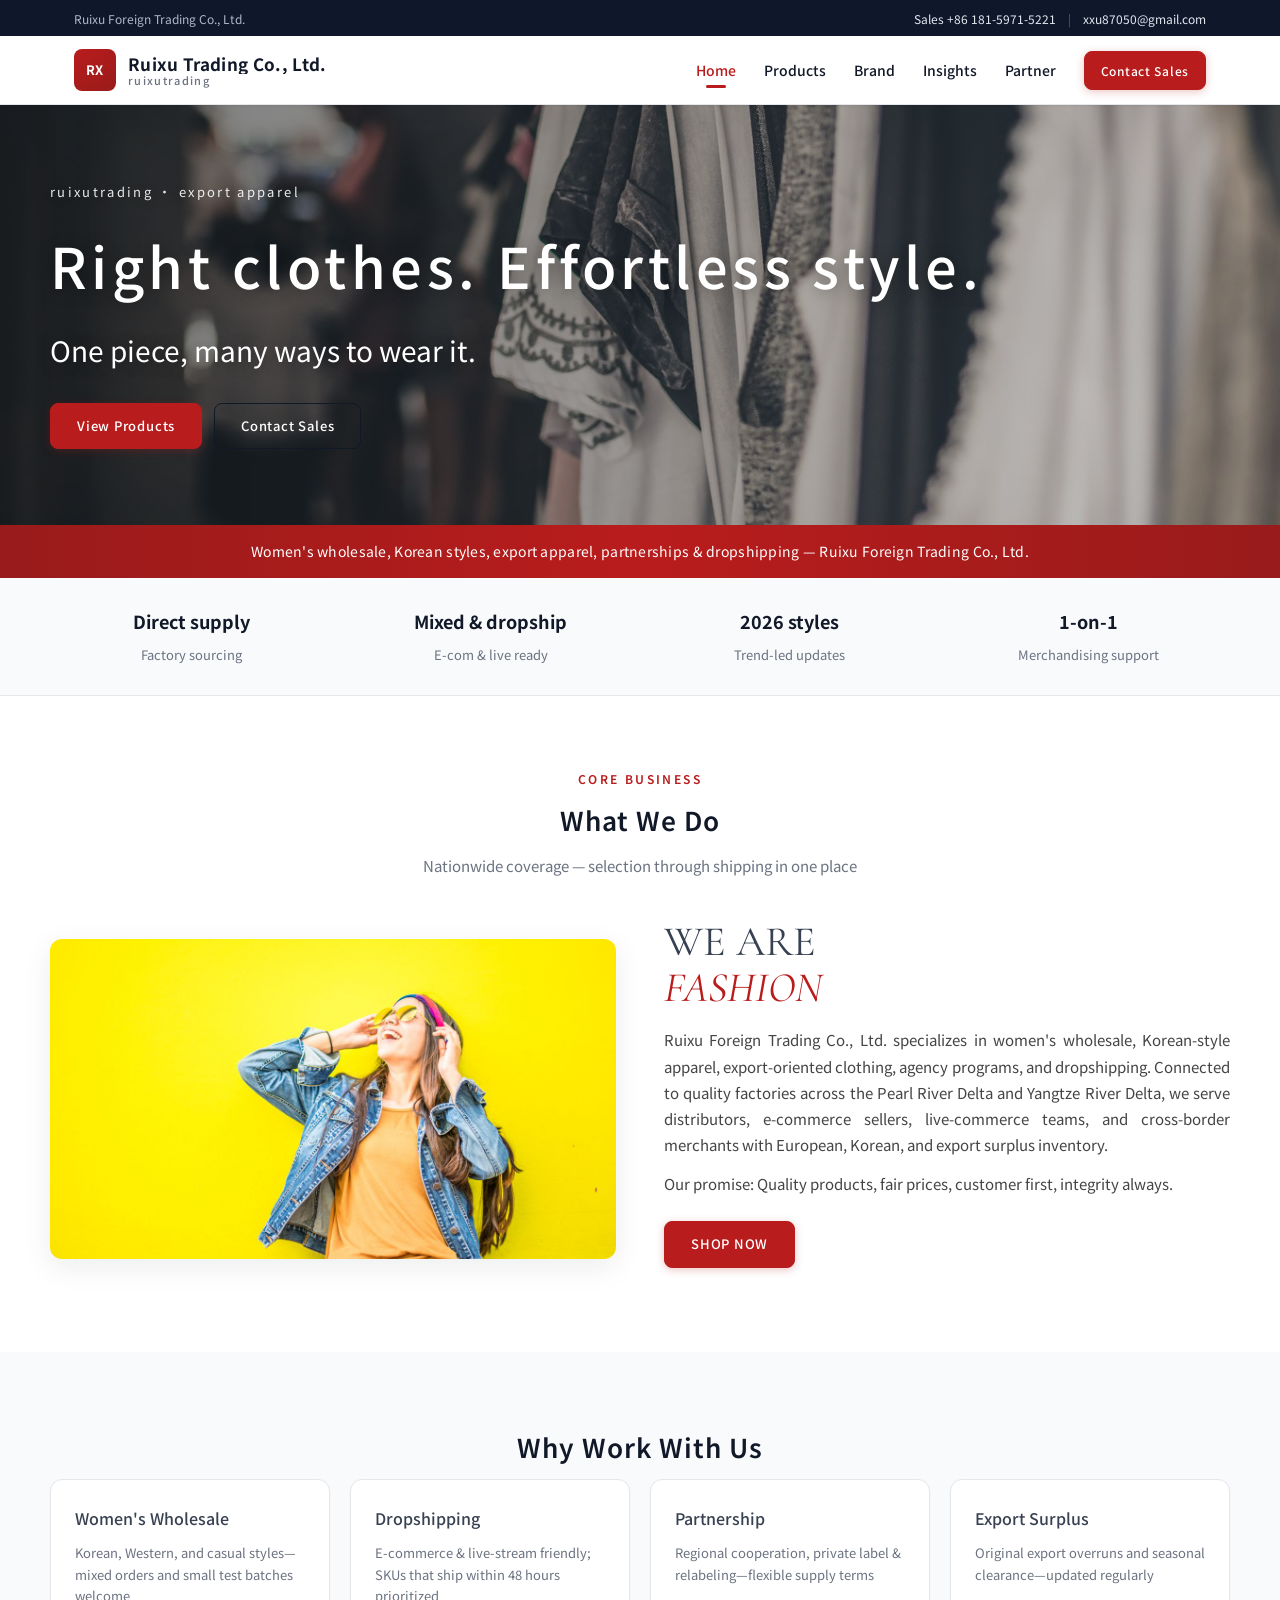
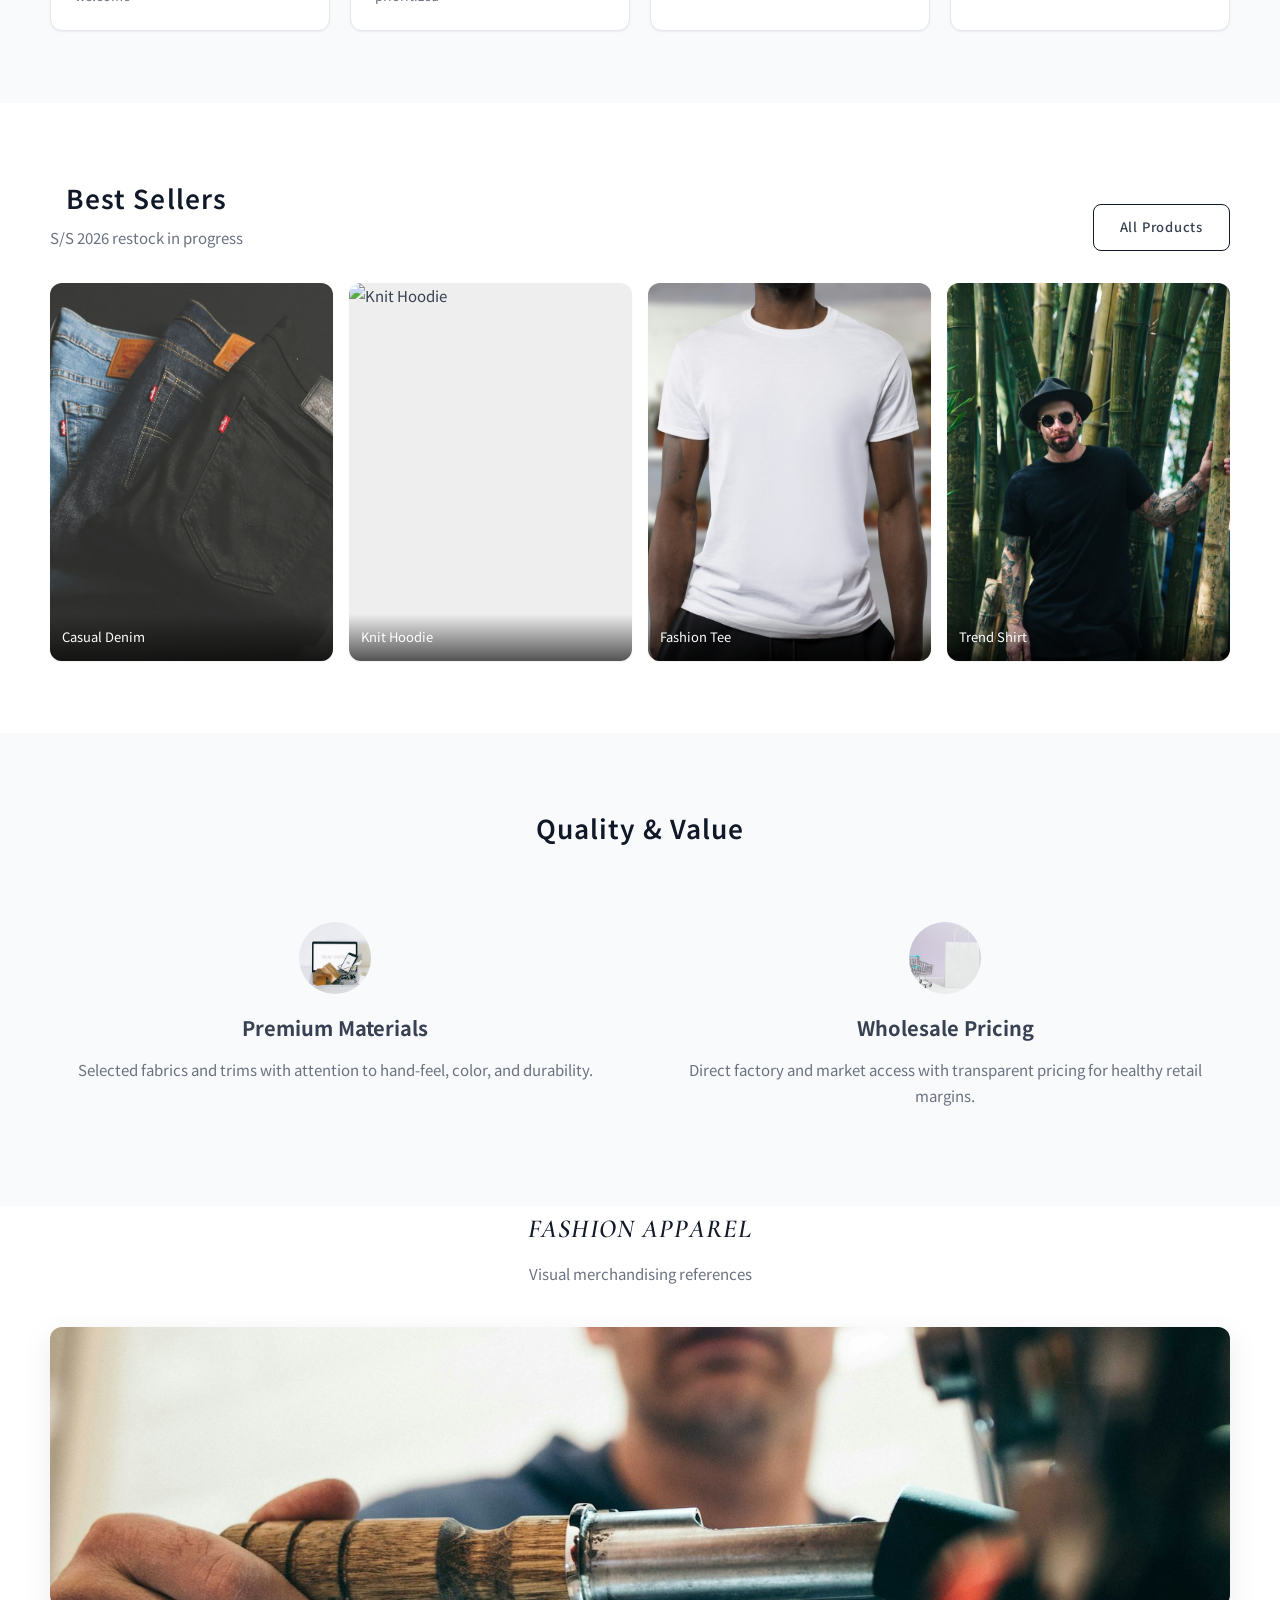
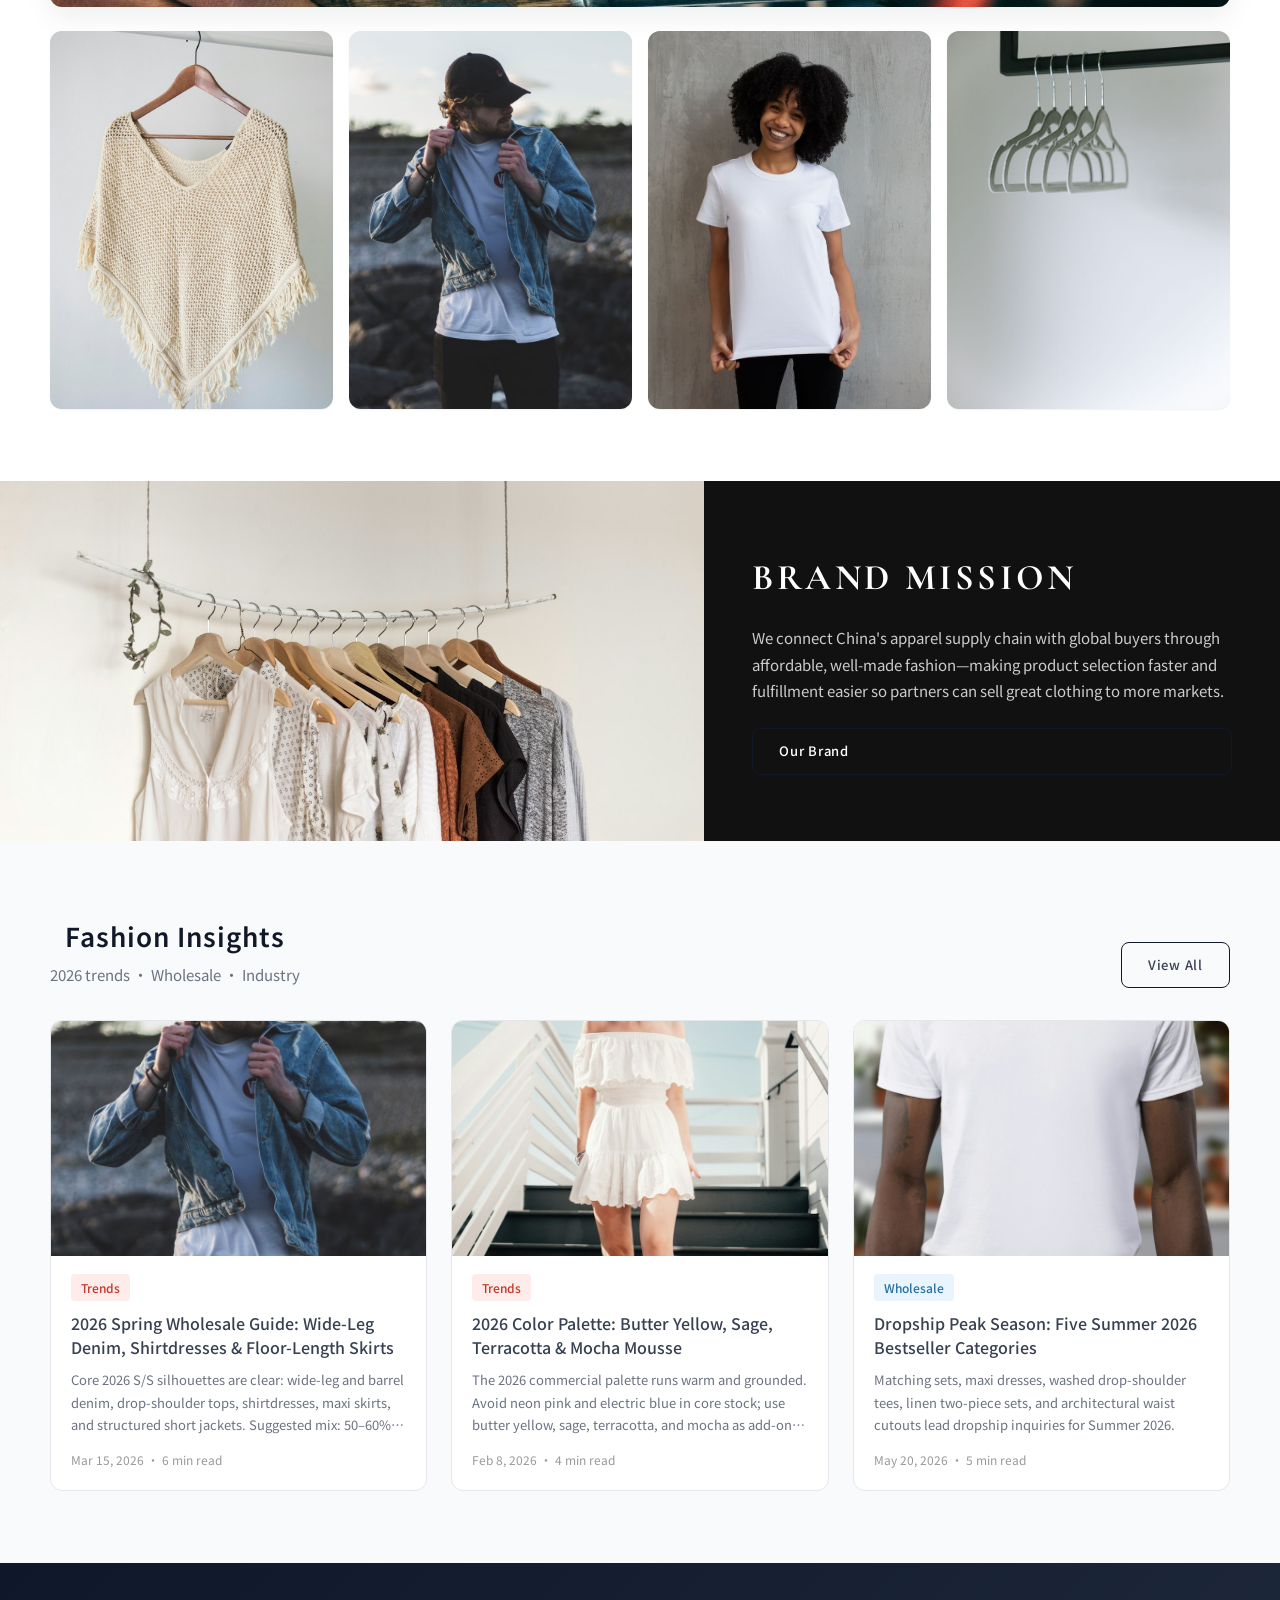
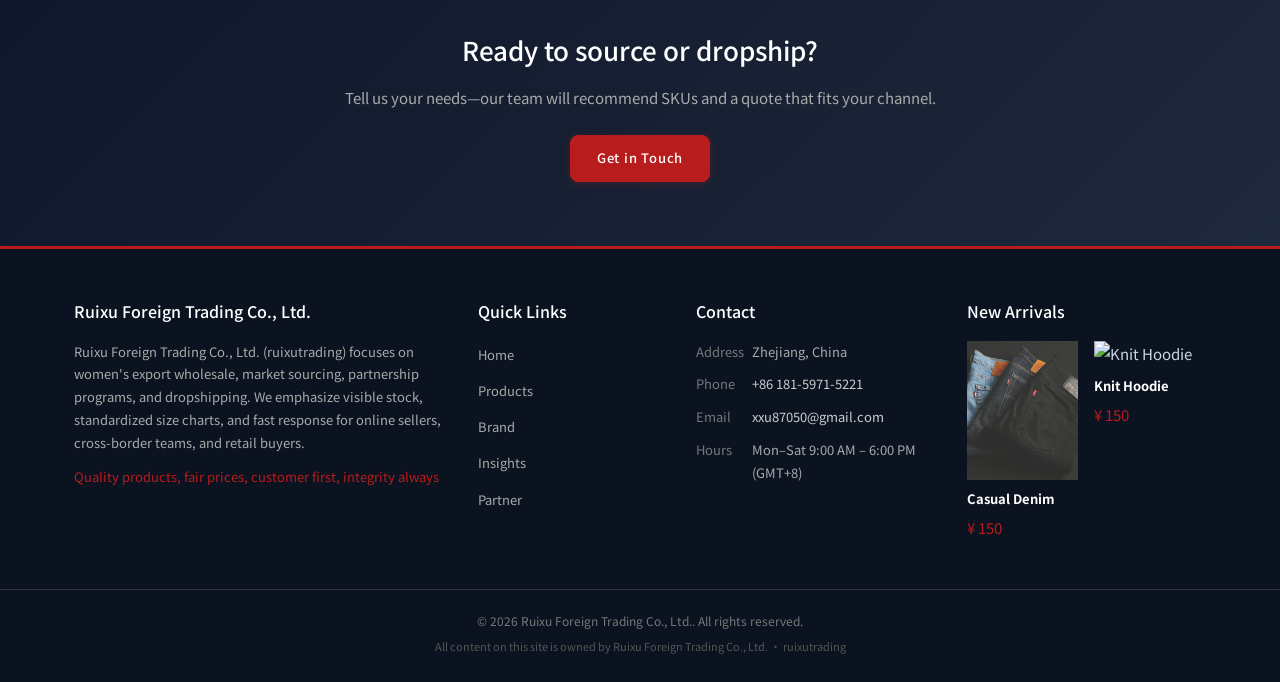
==== index.html @ 1c5f370b "Initial commit: Ruixu Trading static site for Vercel. English multi-page wholesale site with assets," ====
<!DOCTYPE html>
<html lang="en">
  <head>
    <meta charset="UTF-8" />
    <meta name="viewport" content="width=device-width, initial-scale=1.0" />
    <title>Ruixu Trading | ruixutrading</title>
    <meta name="description" content="Ruixu Foreign Trading — women's wholesale, export apparel, dropshipping from China." />
    <link rel="stylesheet" href="css/style.css" />
  </head>
  <body data-page="home">
    <div id="app">
      <main>
        <section class="hero hero--overlay" data-bg="heroHome">
          <div class="hero__overlay">
            <div class="hero__inner">
              <p class="hero__eyebrow">ruixutrading · export apparel</p>
              <h1 class="hero__title">Right clothes. Effortless style.</h1>
              <p class="hero__subtitle">One piece, many ways to wear it.</p>
              <p class="hero__actions">
                <a class="btn btn--accent" href="products.html">View Products</a>
                <a class="btn btn--ghost" href="franchise.html">Contact Sales</a>
              </p>
            </div>
          </div>
        </section>

        <div class="strip">
          Women's wholesale, Korean styles, export apparel, partnerships & dropshipping — Ruixu Foreign Trading Co., Ltd.
        </div>

        <section class="trust-bar" aria-label="Service highlights">
          <div class="trust-bar__inner">
            <div class="trust-item"><strong>Direct supply</strong><span>Factory sourcing</span></div>
            <div class="trust-item"><strong>Mixed & dropship</strong><span>E-com & live ready</span></div>
            <div class="trust-item"><strong>2026 styles</strong><span>Trend-led updates</span></div>
            <div class="trust-item"><strong>1-on-1</strong><span>Merchandising support</span></div>
          </div>
        </section>

        <section class="section">
          <div class="section__inner">
            <span class="section__eyebrow">CORE BUSINESS</span>
            <h2 class="section__title">What We Do</h2>
            <p class="section__subtitle">Nationwide coverage — selection through shipping in one place</p>
            <div class="split">
              <div class="split__image" data-bg="weAreFashion"></div>
              <div class="split__content">
                <h2>WE ARE<br /><em>FASHION</em></h2>
                <p id="home-intro"></p>
                <p id="home-motto"></p>
                <p style="margin-top: 24px">
                  <a class="btn btn--accent" href="products.html">SHOP NOW</a>
                </p>
              </div>
            </div>
          </div>
        </section>

        <section class="section section--gray">
          <div class="section__inner">
            <h2 class="section__title">Why Work With Us</h2>
            <div class="service-grid" id="home-services"></div>
          </div>
        </section>

        <section class="section">
          <div class="section__inner">
            <div class="section-head">
              <div>
                <h2 class="section__title" style="margin-bottom: 4px">Best Sellers</h2>
                <p class="section__subtitle" style="margin: 0">S/S 2026 restock in progress</p>
              </div>
              <a class="btn" href="products.html">All Products</a>
            </div>
            <div class="product-row" id="home-products"></div>
          </div>
        </section>

        <section class="section section--gray">
          <div class="section__inner">
            <h2 class="section__title">Quality & Value</h2>
            <div class="features">
              <div class="feature">
                <img id="feature-icon-fabric" src="" alt="" />
                <h3>Premium Materials</h3>
                <p>Selected fabrics and trims with attention to hand-feel, color, and durability.</p>
              </div>
              <div class="feature">
                <img id="feature-icon-value" src="" alt="" />
                <h3>Wholesale Pricing</h3>
                <p>Direct factory and market access with transparent pricing for healthy retail margins.</p>
              </div>
            </div>
          </div>
        </section>

        <section class="section" style="padding-top: 0">
          <div class="section__inner">
            <h2 class="section__title hero__en">FASHION APPAREL</h2>
            <p class="section__subtitle">Visual merchandising references</p>
            <div class="split__image banner-wide" data-bg="fashionApparel"></div>
            <div class="product-row" id="apparel-grid"></div>
          </div>
        </section>

        <section class="section" style="padding: 0">
          <div class="mission">
            <div class="mission__image" data-bg="brandMission"></div>
            <div class="mission__body">
              <h2>BRAND MISSION</h2>
              <p id="mission-text"></p>
              <a class="btn" href="brand.html">Our Brand</a>
            </div>
          </div>
        </section>

        <section class="section section--gray">
          <div class="section__inner">
            <div class="section-head">
              <div>
                <h2 class="section__title" style="margin-bottom: 4px">Fashion Insights</h2>
                <p class="section__subtitle" style="margin: 0">2026 trends · Wholesale · Industry</p>
              </div>
              <a class="btn" href="news.html">View All</a>
            </div>
            <div class="news-grid" id="home-news"></div>
          </div>
        </section>

        <section class="cta-band">
          <div class="cta-band__inner">
            <h2>Ready to source or dropship?</h2>
            <p>Tell us your needs—our team will recommend SKUs and a quote that fits your channel.</p>
            <a class="btn btn--accent" href="franchise.html">Get in Touch</a>
          </div>
        </section>
      </main>
    </div>
    <script src="js/site-data.js"></script>
    <script src="js/apply-images.js"></script>
    <script src="js/news-render.js"></script>
    <script src="js/layout.js"></script>
    <script src="js/home-page.js"></script>
  </body>
</html>
---- css/style.css ----
@import url("https://fonts.googleapis.com/css2?family=Cormorant+Garamond:ital,wght@0,400;0,600;1,400&family=Noto+Sans+SC:wght@300;400;500;700&display=swap");

:root {
  --accent: #b91c1c;
  --accent-dark: #991b1b;
  --accent-soft: #fef2f2;
  --ink: #111827;
  --text: #374151;
  --muted: #6b7280;
  --line: #e5e7eb;
  --surface: #ffffff;
  --surface-muted: #f8fafc;
  --surface-dark: #0f172a;
  --max: 1180px;
  --header-h: 68px;
  --topbar-h: 36px;
  --radius: 8px;
  --radius-lg: 12px;
  --shadow-sm: 0 1px 2px rgba(15, 23, 42, 0.06);
  --shadow-md: 0 8px 30px rgba(15, 23, 42, 0.08);
  --font-display: "Cormorant Garamond", Georgia, "Times New Roman", serif;
}

*,
*::before,
*::after {
  box-sizing: border-box;
}

html {
  scroll-behavior: smooth;
}

body {
  margin: 0;
  color: var(--text);
  font-family: "Noto Sans SC", "PingFang SC", "Microsoft YaHei", sans-serif;
  font-size: 15px;
  line-height: 1.75;
  background: var(--surface);
  -webkit-font-smoothing: antialiased;
}

img {
  max-width: 100%;
  display: block;
}

a {
  color: inherit;
  text-decoration: none;
}

#app {
  min-height: 100vh;
  display: flex;
  flex-direction: column;
}

main {
  flex: 1;
}

.site-shell {
  position: sticky;
  top: 0;
  z-index: 200;
  box-shadow: var(--shadow-sm);
}

.topbar {
  background: var(--surface-dark);
  color: #cbd5e1;
  font-size: 12px;
  height: var(--topbar-h);
  display: flex;
  align-items: center;
}

.topbar__inner {
  max-width: var(--max);
  margin: 0 auto;
  padding: 0 24px;
  width: 100%;
  display: flex;
  align-items: center;
  justify-content: space-between;
  gap: 16px;
}

.topbar__company {
  white-space: nowrap;
  overflow: hidden;
  text-overflow: ellipsis;
  opacity: 0.85;
}

.topbar__links {
  display: flex;
  align-items: center;
  gap: 12px;
  flex-shrink: 0;
}

.topbar__links a {
  color: #e2e8f0;
  transition: color 0.2s;
}

.topbar__links a:hover {
  color: #fff;
}

.topbar__sep {
  opacity: 0.35;
}

.site-header {
  background: rgba(255, 255, 255, 0.96);
  backdrop-filter: blur(10px);
  border-bottom: 1px solid var(--line);
}

.header-inner {
  max-width: var(--max);
  margin: 0 auto;
  min-height: var(--header-h);
  display: flex;
  align-items: center;
  justify-content: space-between;
  gap: 20px;
  padding: 0 24px;
}

.logo {
  display: flex;
  align-items: center;
  gap: 12px;
  min-width: 0;
}

.logo-mark {
  width: 42px;
  height: 42px;
  border-radius: var(--radius);
  background: linear-gradient(145deg, var(--accent) 0%, var(--accent-dark) 100%);
  color: #fff;
  font-size: 13px;
  font-weight: 700;
  letter-spacing: 0.04em;
  display: flex;
  align-items: center;
  justify-content: center;
  flex-shrink: 0;
}

.logo-text {
  display: flex;
  flex-direction: column;
  line-height: 1.25;
  min-width: 0;
}

.logo-name {
  font-size: 17px;
  font-weight: 700;
  letter-spacing: 0.02em;
  color: var(--ink);
  white-space: nowrap;
  overflow: hidden;
  text-overflow: ellipsis;
}

.logo-brand {
  font-size: 11px;
  font-weight: 500;
  color: var(--muted);
  letter-spacing: 0.12em;
  text-transform: lowercase;
}

.main-nav {
  display: flex;
  gap: 28px;
  margin-left: auto;
}

.nav-link {
  position: relative;
  padding: 10px 0;
  font-size: 14px;
  font-weight: 500;
  color: var(--ink);
  transition: color 0.2s;
}

.nav-link:hover,
.nav-link.is-active {
  color: var(--accent);
}

.nav-link.is-active::after {
  content: "";
  position: absolute;
  left: 50%;
  transform: translateX(-50%);
  bottom: 4px;
  width: 20px;
  height: 3px;
  border-radius: 2px;
  background: var(--accent);
}

.header-cta {
  flex-shrink: 0;
  margin-left: 8px;
}

.hero {
  position: relative;
  min-height: 420px;
  background-size: cover;
  background-position: center;
  display: flex;
  align-items: center;
}

.hero--overlay::before {
  content: "";
  position: absolute;
  inset: 0;
  background: linear-gradient(90deg, rgba(0, 0, 0, 0.55) 0%, rgba(0, 0, 0, 0.2) 100%);
}

.hero--overlay .hero__title,
.hero--overlay .hero__subtitle,
.hero--overlay .hero__eyebrow {
  color: #fff;
  text-shadow: 0 2px 16px rgba(0, 0, 0, 0.35);
}

.hero__eyebrow {
  margin: 0 0 12px;
  font-size: 13px;
  letter-spacing: 0.18em;
  opacity: 0.9;
}

.hero__actions {
  margin: 28px 0 0;
  display: flex;
  flex-wrap: wrap;
  gap: 12px;
}

.btn--ghost {
  background: transparent;
  border-color: #fff;
  color: #fff;
}

.btn--ghost:hover {
  background: #fff;
  color: #111;
}

.btn--block {
  display: block;
  width: 100%;
  text-align: center;
}

.hero--short {
  min-height: 360px;
}

.hero__overlay {
  position: relative;
  z-index: 1;
  width: 100%;
  padding: 48px 24px;
}

.hero__inner {
  max-width: var(--max);
  margin: 0 auto;
}

.hero__title {
  margin: 0;
  font-size: clamp(32px, 5vw, 56px);
  font-weight: 500;
  letter-spacing: 0.08em;
  color: #111;
  text-shadow: 0 1px 12px rgba(255, 255, 255, 0.6);
}

.hero__subtitle {
  margin: 12px 0 0;
  font-size: clamp(18px, 2.5vw, 28px);
  color: #222;
}

.hero__en {
  font-family: "Cormorant Garamond", Georgia, serif;
  font-style: italic;
  font-size: clamp(28px, 4vw, 48px);
  letter-spacing: 0.12em;
}

.strip {
  background: linear-gradient(90deg, var(--accent-dark) 0%, var(--accent) 50%, var(--accent-dark) 100%);
  color: #fff;
  text-align: center;
  padding: 14px 24px;
  font-size: 14px;
  letter-spacing: 0.02em;
}

.trust-bar {
  background: var(--surface-muted);
  border-bottom: 1px solid var(--line);
  padding: 20px 24px;
}

.trust-bar__inner {
  max-width: var(--max);
  margin: 0 auto;
  display: grid;
  grid-template-columns: repeat(4, 1fr);
  gap: 16px;
}

.trust-item {
  text-align: center;
  padding: 8px 12px;
}

.trust-item strong {
  display: block;
  font-size: 18px;
  font-weight: 700;
  color: var(--ink);
  margin-bottom: 4px;
}

.trust-item span {
  font-size: 13px;
  color: var(--muted);
}

.section {
  padding: 72px 24px;
}

.section--gray {
  background: var(--surface-muted);
}

.section__inner {
  max-width: var(--max);
  margin: 0 auto;
}

.section__title {
  margin: 0 0 10px;
  text-align: center;
  font-size: 26px;
  font-weight: 600;
  letter-spacing: 0.04em;
  color: var(--ink);
}

.section__title--left {
  text-align: left;
}

.section__eyebrow {
  display: block;
  text-align: center;
  font-size: 12px;
  font-weight: 600;
  letter-spacing: 0.2em;
  text-transform: uppercase;
  color: var(--accent);
  margin-bottom: 8px;
}

.section__subtitle {
  margin: 0 0 40px;
  text-align: center;
  color: var(--muted);
  font-size: 15px;
  max-width: 640px;
  margin-left: auto;
  margin-right: auto;
}

.split {
  display: grid;
  grid-template-columns: 1fr 1fr;
  gap: 48px;
  align-items: center;
}

.split__image {
  min-height: 320px;
  background-size: cover;
  background-position: center;
  border-radius: var(--radius-lg);
  box-shadow: var(--shadow-md);
}

.split__content h2 {
  margin: 0 0 16px;
  font-family: "Cormorant Garamond", Georgia, serif;
  font-size: 42px;
  font-weight: 400;
  line-height: 1.1;
}

.split__content h2 em {
  display: block;
  font-style: italic;
  color: var(--accent);
}

.split__content p {
  margin: 0 0 12px;
  color: #444;
  text-align: justify;
}

.features {
  display: grid;
  grid-template-columns: repeat(2, 1fr);
  gap: 40px;
  margin-top: 48px;
}

.features--four {
  grid-template-columns: repeat(4, 1fr);
  margin-top: 0;
}

.feature--card {
  text-align: left;
  padding: 24px;
  background: #fff;
  border: 1px solid var(--line);
  transition: box-shadow 0.2s;
}

.feature--card:hover {
  box-shadow: 0 8px 24px rgba(0, 0, 0, 0.06);
}

.feature--card h3 {
  margin: 0 0 10px;
  font-size: 17px;
  color: var(--accent);
}

.service-grid {
  display: grid;
  grid-template-columns: repeat(4, 1fr);
  gap: 20px;
}

.service-card {
  padding: 24px;
  background: #fff;
  border: 1px solid var(--line);
  border-radius: var(--radius-lg);
  height: 100%;
  box-shadow: var(--shadow-sm);
  transition: box-shadow 0.2s, transform 0.2s;
}

.service-card:hover {
  box-shadow: var(--shadow-md);
  transform: translateY(-2px);
}

.service-card--light {
  background: #fff;
}

.service-card h3 {
  margin: 0 0 10px;
  font-size: 16px;
  font-weight: 500;
}

.service-card p {
  margin: 0;
  font-size: 13px;
  color: var(--muted);
  line-height: 1.65;
}

.product-catalog {
  display: grid;
  grid-template-columns: repeat(4, 1fr);
  gap: 20px;
}

.product-tile {
  border: 1px solid var(--line);
  background: #fff;
  overflow: hidden;
  border-radius: var(--radius-lg);
  transition: box-shadow 0.2s, transform 0.2s;
}

.product-tile:hover {
  box-shadow: 0 10px 28px rgba(0, 0, 0, 0.08);
}

.product-tile__img {
  aspect-ratio: 3 / 4;
  overflow: hidden;
  background: #f0f0f0;
}

.product-tile__img img {
  width: 100%;
  height: 100%;
  object-fit: cover;
}

.product-tile__body {
  padding: 16px;
}

.product-tile h3 {
  margin: 0 0 8px;
  font-size: 15px;
  font-weight: 500;
}

.product-tile__price {
  margin: 0;
  color: var(--accent);
  font-weight: 500;
}

.product-tile__hint {
  margin: 6px 0 0;
  font-size: 12px;
  color: #999;
}

.check-list {
  margin: 16px 0 0;
  padding-left: 0;
  list-style: none;
}

.check-list li {
  position: relative;
  padding-left: 22px;
  margin-bottom: 8px;
  color: #444;
}

.check-list li::before {
  content: "✓";
  position: absolute;
  left: 0;
  color: var(--accent);
  font-weight: 700;
}

.steps {
  display: grid;
  grid-template-columns: repeat(4, 1fr);
  gap: 20px;
}

.step {
  padding: 24px 20px;
  border: 1px solid var(--line);
  background: #fafafa;
}

.step span {
  display: block;
  font-family: "Cormorant Garamond", Georgia, serif;
  font-size: 32px;
  color: var(--accent);
  line-height: 1;
  margin-bottom: 12px;
}

.step h3 {
  margin: 0 0 8px;
  font-size: 16px;
}

.step p {
  margin: 0;
  font-size: 13px;
  color: var(--muted);
}

.cta-band {
  background: linear-gradient(135deg, #0f172a 0%, #1e293b 100%);
  color: #fff;
  padding: 64px 24px;
}

.cta-band__inner {
  max-width: 720px;
  margin: 0 auto;
  text-align: center;
}

.cta-band h2 {
  margin: 0 0 12px;
  font-size: 26px;
  font-weight: 500;
}

.cta-band p {
  margin: 0 0 24px;
  color: #aaa;
  font-size: 15px;
}

.franchise-layout {
  display: grid;
  grid-template-columns: 1.1fr 0.9fr;
  gap: 32px;
  align-items: start;
}

.form-section--card {
  max-width: none;
  padding: 36px;
  border: 1px solid var(--line);
  border-radius: var(--radius-lg);
  background: #fff;
  box-shadow: var(--shadow-md);
}

.form-lead {
  margin: -8px 0 20px;
  color: var(--muted);
  font-size: 14px;
}

.form-row {
  display: grid;
  grid-template-columns: 1fr 1fr;
  gap: 16px;
}

.franchise-aside {
  padding: 28px;
  background: var(--surface-muted);
  border: 1px solid var(--line);
  border-radius: var(--radius-lg);
}

.franchise-aside h3 {
  margin: 0 0 12px;
  font-size: 18px;
}

.franchise-aside p {
  margin: 0 0 20px;
  color: var(--muted);
  font-size: 14px;
}

.franchise-aside__img {
  margin-top: 20px;
  min-height: 180px;
  background-size: cover;
  background-position: center;
  border-radius: 4px;
}

.feature {
  text-align: center;
  padding: 24px;
}

.feature img {
  width: 72px;
  height: 72px;
  object-fit: cover;
  border-radius: 50%;
  margin: 0 auto 16px;
}

.banner-wide {
  min-height: 280px;
  margin-bottom: 24px;
}

.feature h3 {
  margin: 0 0 12px;
  font-size: 20px;
}

.feature p {
  margin: 0;
  color: var(--muted);
}

.product-row {
  display: grid;
  grid-template-columns: repeat(4, 1fr);
  gap: 16px;
}

.product-card {
  position: relative;
  overflow: hidden;
  background: #eee;
  aspect-ratio: 3 / 4;
  border-radius: var(--radius-lg);
  box-shadow: var(--shadow-sm);
}

.product-card img {
  width: 100%;
  height: 100%;
  object-fit: cover;
  transition: transform 0.4s ease;
}

.product-card:hover img {
  transform: scale(1.05);
}

.product-card__label {
  position: absolute;
  left: 0;
  right: 0;
  bottom: 0;
  padding: 12px;
  background: linear-gradient(transparent, rgba(0, 0, 0, 0.65));
  color: #fff;
  font-size: 13px;
}

.btn {
  display: inline-block;
  padding: 11px 26px;
  border: 1px solid var(--ink);
  border-radius: var(--radius);
  font-size: 13px;
  font-weight: 500;
  letter-spacing: 0.06em;
  transition: all 0.2s ease;
  cursor: pointer;
}

.btn:hover {
  background: var(--ink);
  color: #fff;
}

.btn--sm {
  padding: 8px 16px;
  font-size: 12px;
}

.btn--accent {
  background: var(--accent);
  border-color: var(--accent);
  color: #fff;
  box-shadow: 0 2px 8px rgba(185, 28, 28, 0.25);
}

.btn--accent:hover {
  background: var(--accent-dark);
  border-color: var(--accent-dark);
  color: #fff;
  box-shadow: 0 4px 14px rgba(185, 28, 28, 0.35);
}

.text-center {
  text-align: center;
}

.mission {
  display: grid;
  grid-template-columns: 1.1fr 0.9fr;
  gap: 0;
  min-height: 360px;
}

.mission__image {
  background-size: cover;
  background-position: center;
}

.mission__body {
  background: #111;
  color: #fff;
  padding: 48px;
  display: flex;
  flex-direction: column;
  justify-content: center;
}

.mission__body h2 {
  margin: 0 0 16px;
  font-family: "Cormorant Garamond", Georgia, serif;
  font-size: 36px;
  letter-spacing: 0.1em;
}

.mission__body p {
  margin: 0 0 24px;
  color: #ccc;
}

.section-head {
  display: flex;
  align-items: flex-end;
  justify-content: space-between;
  gap: 16px;
  margin-bottom: 32px;
}

.news-grid {
  display: grid;
  grid-template-columns: repeat(3, 1fr);
  gap: 24px;
}

.news-card {
  display: block;
  background: #fff;
  border: 1px solid var(--line);
  border-radius: var(--radius-lg);
  overflow: hidden;
  transition: box-shadow 0.2s, transform 0.2s;
}

.news-card:hover {
  box-shadow: 0 12px 32px rgba(0, 0, 0, 0.1);
  transform: translateY(-2px);
}

.news-card--rich .news-card__thumb {
  aspect-ratio: 16 / 10;
  overflow: hidden;
  background: #eee;
}

.news-card--rich .news-card__thumb img {
  width: 100%;
  height: 100%;
  object-fit: cover;
}

.news-card__body {
  padding: 18px 20px 20px;
}

.news-card h3 {
  margin: 10px 0 10px;
  font-size: 16px;
  line-height: 1.5;
  font-weight: 500;
}

.news-card p {
  margin: 0;
  color: var(--muted);
  font-size: 13px;
  display: -webkit-box;
  -webkit-line-clamp: 3;
  -webkit-box-orient: vertical;
  overflow: hidden;
}

.news-card__meta {
  display: block;
  margin-top: 12px;
  font-size: 12px;
  color: #999;
}

.news-hero {
  position: relative;
  min-height: 320px;
  background-size: cover;
  background-position: center;
  display: flex;
  align-items: flex-end;
}

.news-hero::before {
  content: "";
  position: absolute;
  inset: 0;
  background: linear-gradient(180deg, rgba(0, 0, 0, 0.35) 0%, rgba(0, 0, 0, 0.72) 100%);
}

.news-hero__inner {
  position: relative;
  z-index: 1;
  max-width: var(--max);
  margin: 0 auto;
  padding: 48px 24px 56px;
  width: 100%;
  color: #fff;
}

.news-hero__eyebrow {
  margin: 0 0 8px;
  font-size: 13px;
  letter-spacing: 0.2em;
  text-transform: uppercase;
  opacity: 0.85;
}

.news-hero h1 {
  margin: 0 0 12px;
  font-size: clamp(32px, 5vw, 44px);
  font-weight: 500;
}

.news-hero__desc {
  margin: 0 0 24px;
  max-width: 560px;
  font-size: 15px;
  line-height: 1.7;
  opacity: 0.92;
}

.news-stats {
  display: flex;
  flex-wrap: wrap;
  gap: 24px;
  font-size: 14px;
}

.news-stats strong {
  color: #fff;
  font-size: 20px;
  margin-right: 4px;
}

.section--news {
  padding-top: 48px;
}

.news-toolbar {
  margin-bottom: 28px;
}

.news-tabs {
  display: flex;
  flex-wrap: wrap;
  gap: 10px;
  margin-bottom: 10px;
}

.news-tab {
  border: 1px solid var(--line);
  background: #fff;
  padding: 8px 18px;
  font: inherit;
  font-size: 14px;
  cursor: pointer;
  border-radius: 999px;
  transition: all 0.2s;
}

.news-tab:hover {
  border-color: var(--accent);
  color: var(--accent);
}

.news-tab.is-active {
  background: var(--accent);
  border-color: var(--accent);
  color: #fff;
}

.news-toolbar__hint {
  margin: 0;
  font-size: 12px;
  color: #999;
}

.news-featured {
  display: grid;
  grid-template-columns: 1.2fr 1fr;
  gap: 0;
  margin-bottom: 40px;
  border: 1px solid var(--line);
  overflow: hidden;
  background: #fff;
  transition: box-shadow 0.2s;
}

.news-featured:hover {
  box-shadow: 0 16px 40px rgba(0, 0, 0, 0.1);
}

.news-featured__media {
  min-height: 280px;
  max-height: 360px;
  overflow: hidden;
}

.news-featured__media img {
  width: 100%;
  height: 100%;
  object-fit: cover;
}

.news-featured__body {
  padding: 32px 28px;
  display: flex;
  flex-direction: column;
  justify-content: center;
}

.news-featured__badge {
  display: inline-block;
  margin: 8px 0 12px;
  font-size: 12px;
  color: var(--accent);
  letter-spacing: 0.08em;
}

.news-featured h2 {
  margin: 0 0 12px;
  font-size: 22px;
  line-height: 1.45;
  font-weight: 500;
}

.news-featured p {
  margin: 0;
  color: var(--muted);
  font-size: 14px;
  line-height: 1.7;
  display: -webkit-box;
  -webkit-line-clamp: 4;
  -webkit-box-orient: vertical;
  overflow: hidden;
}

.news-feed {
  display: flex;
  flex-direction: column;
  gap: 24px;
}

.news-article {
  display: grid;
  grid-template-columns: 280px 1fr;
  gap: 28px;
  padding: 24px;
  border: 1px solid var(--line);
  background: #fff;
  transition: box-shadow 0.2s, border-color 0.2s;
}

.news-article.is-highlight {
  border-color: var(--accent);
  box-shadow: 0 0 0 1px var(--accent);
}

.news-article__media {
  border-radius: 4px;
  overflow: hidden;
  aspect-ratio: 4 / 3;
  background: #eee;
}

.news-article__media img {
  width: 100%;
  height: 100%;
  object-fit: cover;
}

.news-article__head {
  display: flex;
  flex-wrap: wrap;
  align-items: center;
  gap: 12px;
  margin-bottom: 10px;
  font-size: 12px;
  color: #999;
}

.news-article h2 {
  margin: 0 0 12px;
  font-size: 20px;
  font-weight: 500;
  line-height: 1.45;
  cursor: pointer;
}

.news-article h2:hover {
  color: var(--accent);
}

.news-article__lead {
  margin: 0;
  color: var(--muted);
  font-size: 14px;
  line-height: 1.75;
}

.news-article__full {
  display: none;
  margin-top: 16px;
  padding-top: 16px;
  border-top: 1px dashed var(--line);
  font-size: 14px;
  line-height: 1.85;
  color: #444;
}

.news-article__full p {
  margin: 0 0 12px;
}

.news-article.is-expanded .news-article__full {
  display: block;
}

.news-tag {
  display: inline-block;
  padding: 3px 10px;
  font-size: 12px;
  border-radius: 4px;
  font-weight: 500;
}

.news-tag--trend {
  background: #fdecea;
  color: #c0392b;
}

.news-tag--wholesale {
  background: #eaf4fd;
  color: #2471a3;
}

.news-tag--style {
  background: #f4ecf7;
  color: #7d3c98;
}

.news-tag--industry {
  background: #eafaf1;
  color: #1e8449;
}

.news-tag--fabric {
  background: #fef9e7;
  color: #b7950b;
}

.news-meta {
  color: #999;
  font-size: 13px;
  white-space: nowrap;
}

.tag {
  display: inline-block;
  padding: 2px 8px;
  background: #f0f0f0;
  font-size: 12px;
  margin-right: 8px;
}

.form-section {
  max-width: 640px;
  margin: 0 auto;
}

.form-group {
  margin-bottom: 16px;
}

.form-group label {
  display: block;
  margin-bottom: 6px;
  color: #444;
}

.form-group input,
.form-group textarea,
.form-group select {
  width: 100%;
  padding: 11px 14px;
  border: 1px solid var(--line);
  border-radius: var(--radius);
  font: inherit;
  background: var(--surface);
  transition: border-color 0.2s, box-shadow 0.2s;
}

.form-group input:focus,
.form-group textarea:focus,
.form-group select:focus {
  outline: none;
  border-color: var(--accent);
  box-shadow: 0 0 0 3px rgba(185, 28, 28, 0.12);
}

.form-group textarea {
  min-height: 120px;
  resize: vertical;
}

.site-footer {
  background: #0b1220;
  color: #cbd5e1;
  margin-top: 0;
  border-top: 3px solid var(--accent);
}

.footer-inner {
  max-width: var(--max);
  margin: 0 auto;
  padding: 48px 24px;
  display: grid;
  grid-template-columns: 1.2fr 0.8fr;
  gap: 48px;
}

.footer-inner--cols {
  grid-template-columns: 1.4fr 0.7fr 0.9fr 0.9fr;
  gap: 32px;
}

.footer-about p {
  margin: 0 0 12px;
  font-size: 13px;
  line-height: 1.75;
  color: #aaa;
}

.footer-motto {
  color: var(--accent) !important;
  font-size: 13px !important;
}

.footer-links ul {
  margin: 0;
  padding: 0;
  list-style: none;
}

.footer-links li {
  margin-bottom: 10px;
}

.footer-links a {
  color: #aaa;
  font-size: 13px;
  transition: color 0.2s;
}

.footer-links a:hover {
  color: #fff;
}

.footer-contact-list {
  margin: 0;
  padding: 0;
  list-style: none;
  font-size: 13px;
}

.footer-contact-list li {
  display: grid;
  grid-template-columns: 48px 1fr;
  gap: 8px;
  margin-bottom: 10px;
  color: #aaa;
}

.footer-contact-list span {
  color: #777;
}

.footer-contact-list a {
  color: #ccc;
}

.footer-contact-list a:hover {
  color: #fff;
}

.footer-contact-list--light li {
  color: var(--muted);
}

.footer-contact-list--light span {
  color: #999;
}

.footer-contact-list--light a {
  color: var(--accent);
}

.footer-contact-list--light a:hover {
  text-decoration: underline;
}

.footer-inner h3 {
  margin: 0 0 16px;
  color: #fff;
  font-size: 16px;
  font-weight: 500;
}

.footer-product-grid {
  display: grid;
  grid-template-columns: 1fr 1fr;
  gap: 16px;
}

.footer-product h4 {
  margin: 8px 0 4px;
  font-size: 13px;
  color: #fff;
}

.footer-product .price {
  margin: 0;
  color: var(--accent);
}

.footer-copy {
  text-align: center;
  padding: 20px 16px;
  border-top: 1px solid #333;
  font-size: 12px;
  color: #777;
}

.footer-copy p {
  margin: 0 0 6px;
}

.footer-copy__sub {
  font-size: 11px;
  color: #555 !important;
}

@media (max-width: 960px) {
  .main-nav {
    gap: 16px;
    font-size: 13px;
  }

  .split,
  .mission,
  .features,
  .features--four,
  .service-grid,
  .product-catalog,
  .steps,
  .franchise-layout,
  .form-row,
  .product-row,
  .news-grid,
  .news-featured,
  .news-article,
  .footer-inner,
  .footer-inner--cols {
    grid-template-columns: 1fr;
  }

  .news-article {
    grid-template-columns: 1fr;
  }

  .section-head {
    flex-direction: column;
    align-items: flex-start;
  }

  .hero {
    min-height: 280px;
  }

  .trust-bar__inner {
    grid-template-columns: repeat(2, 1fr);
  }
}

@media (max-width: 640px) {
  .topbar__company {
    display: none;
  }

  .topbar__inner {
    justify-content: center;
  }

  .topbar__sep {
    display: none;
  }

  .topbar__links {
    flex-direction: column;
    gap: 2px;
    align-items: center;
    font-size: 11px;
  }

  .header-inner {
    flex-wrap: wrap;
    padding: 12px 16px;
    gap: 12px;
  }

  .main-nav {
    order: 3;
    width: 100%;
    flex-wrap: wrap;
    justify-content: center;
    gap: 12px 20px;
    margin-left: 0;
  }

  .header-cta {
    margin-left: auto;
  }

  .trust-bar__inner {
    grid-template-columns: repeat(2, 1fr);
  }
}
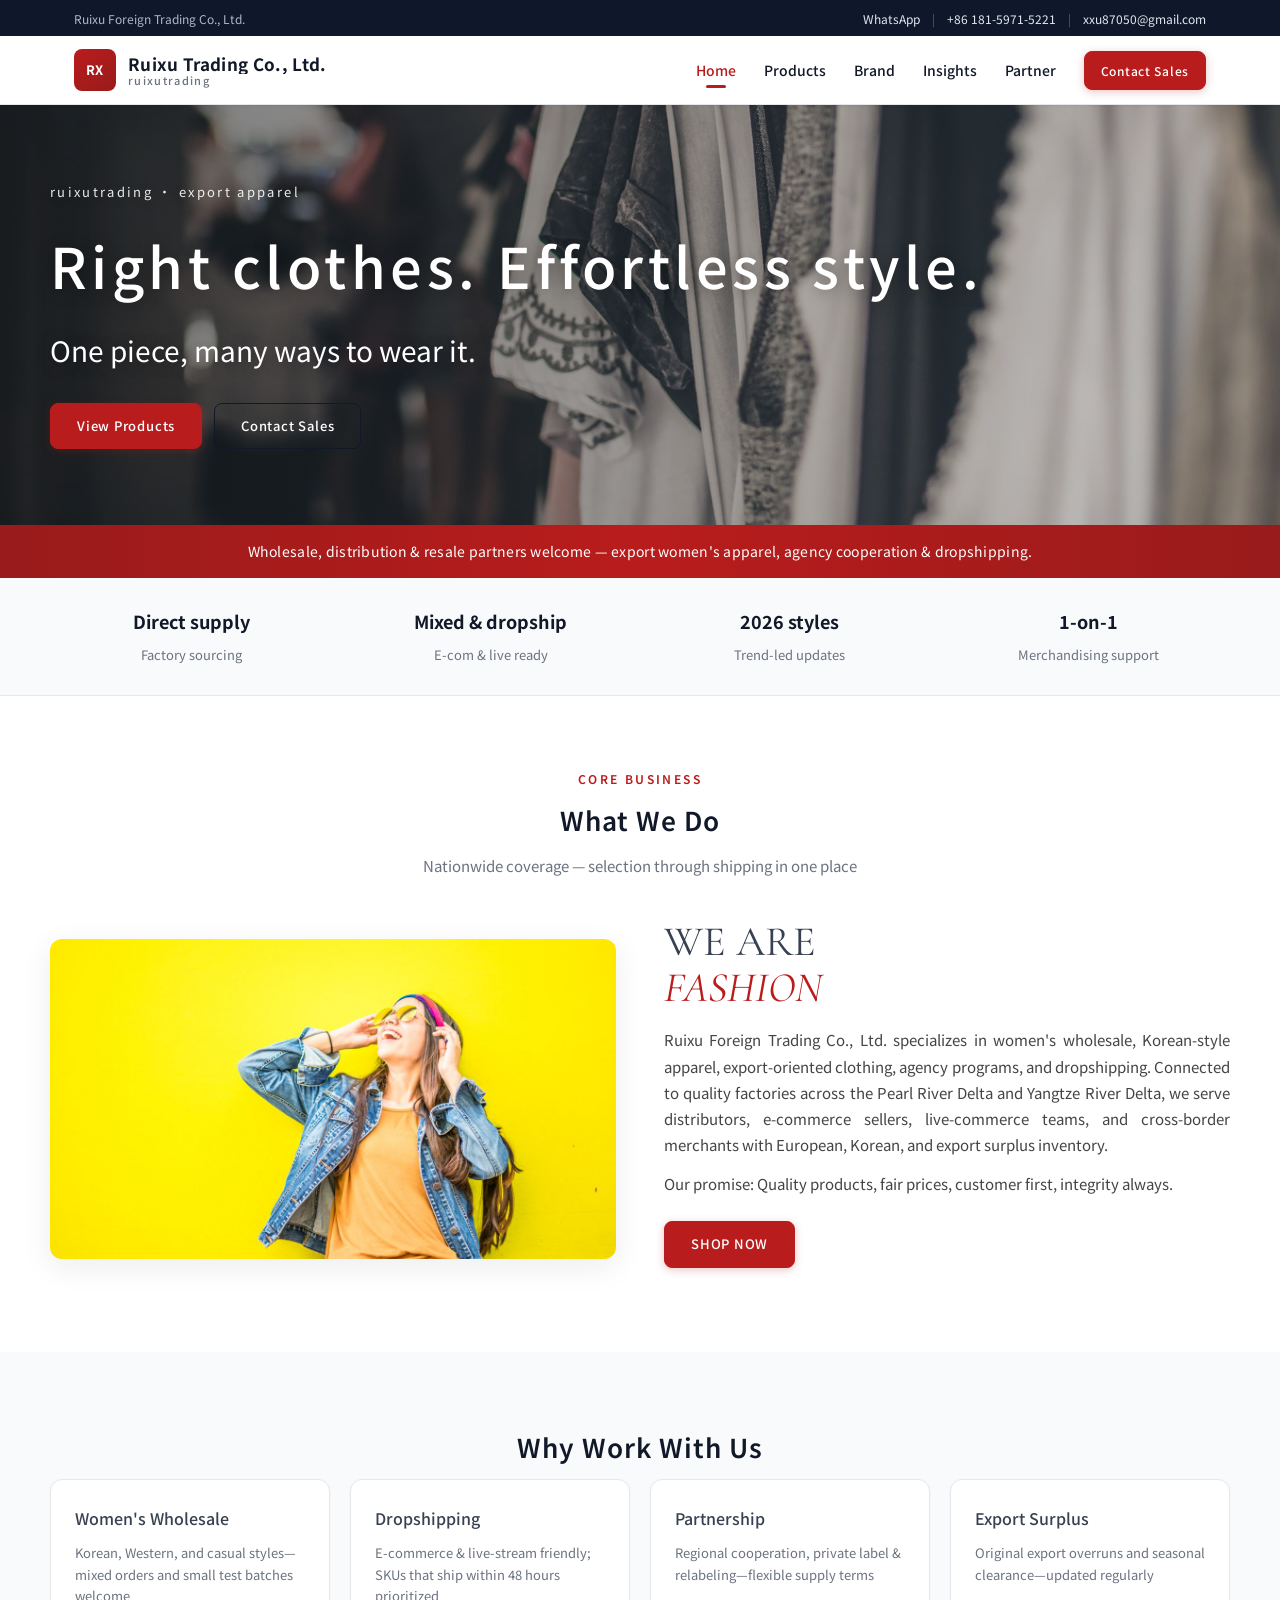
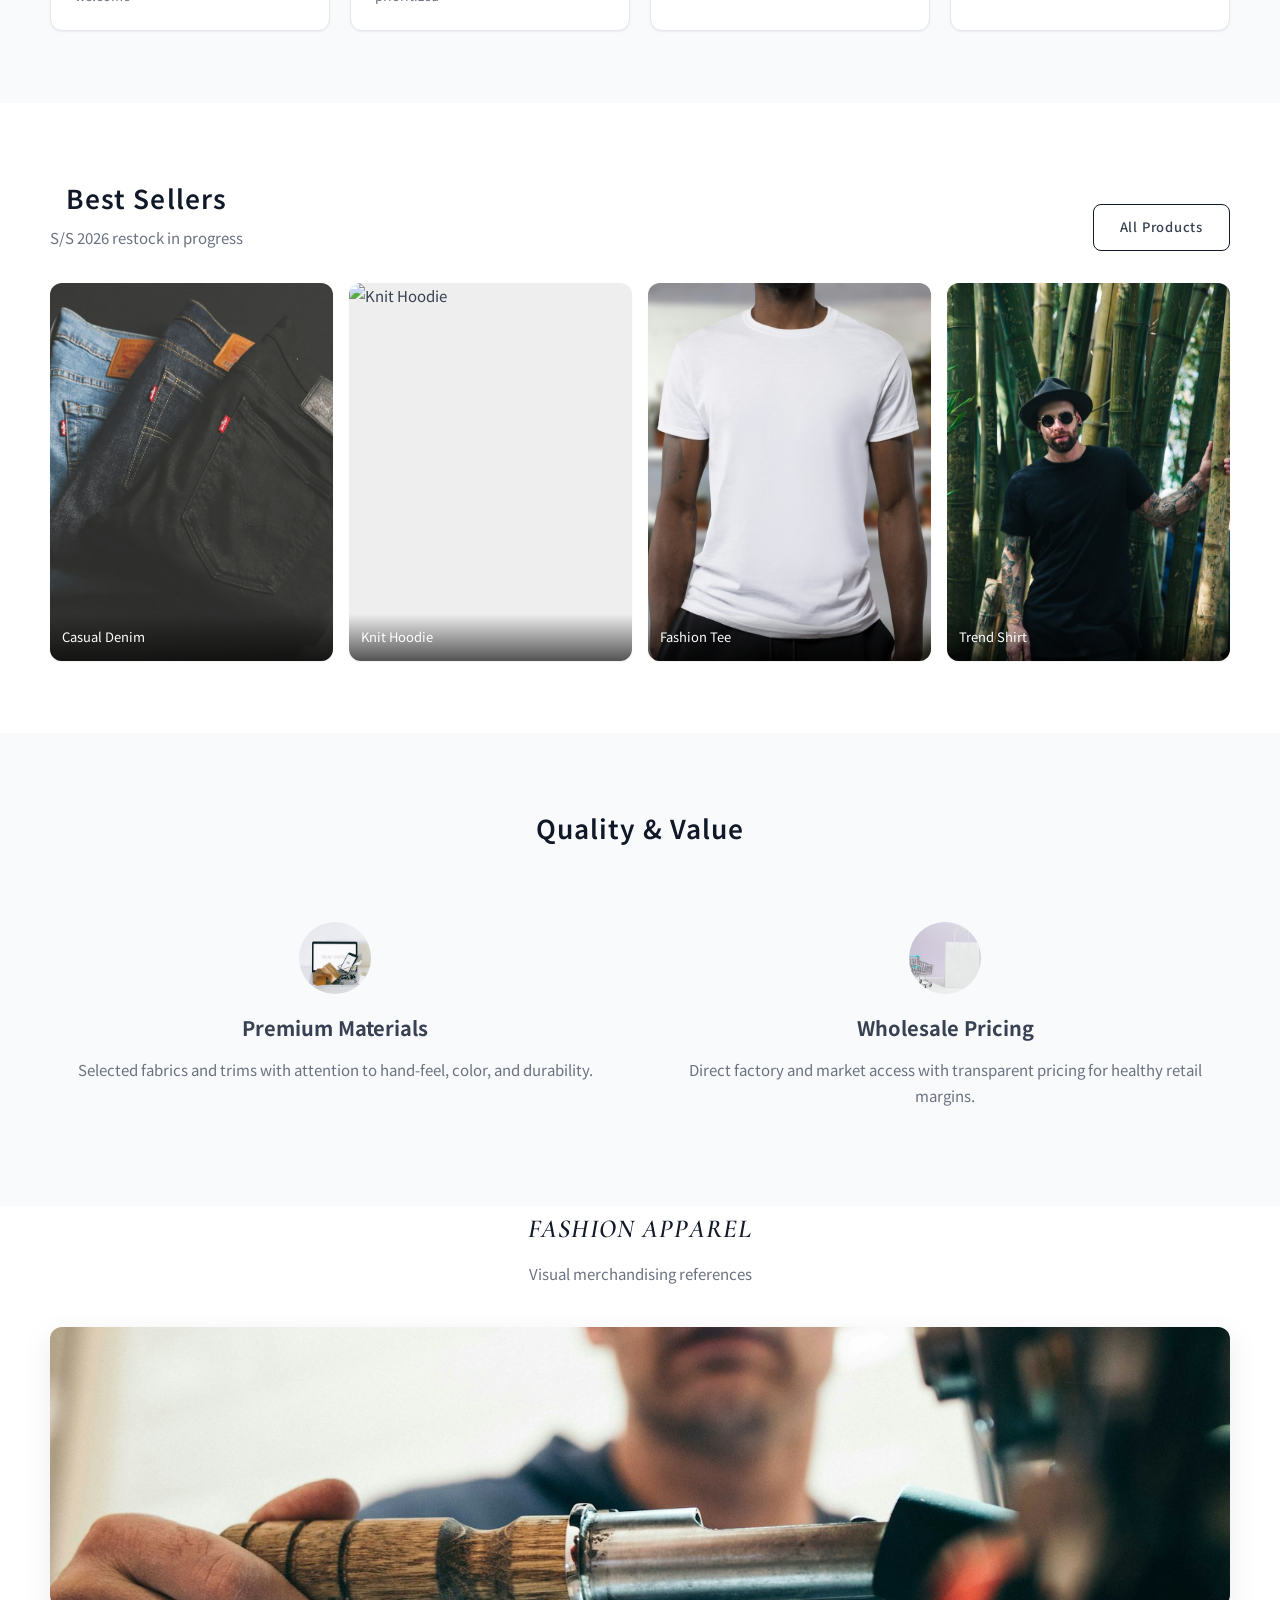
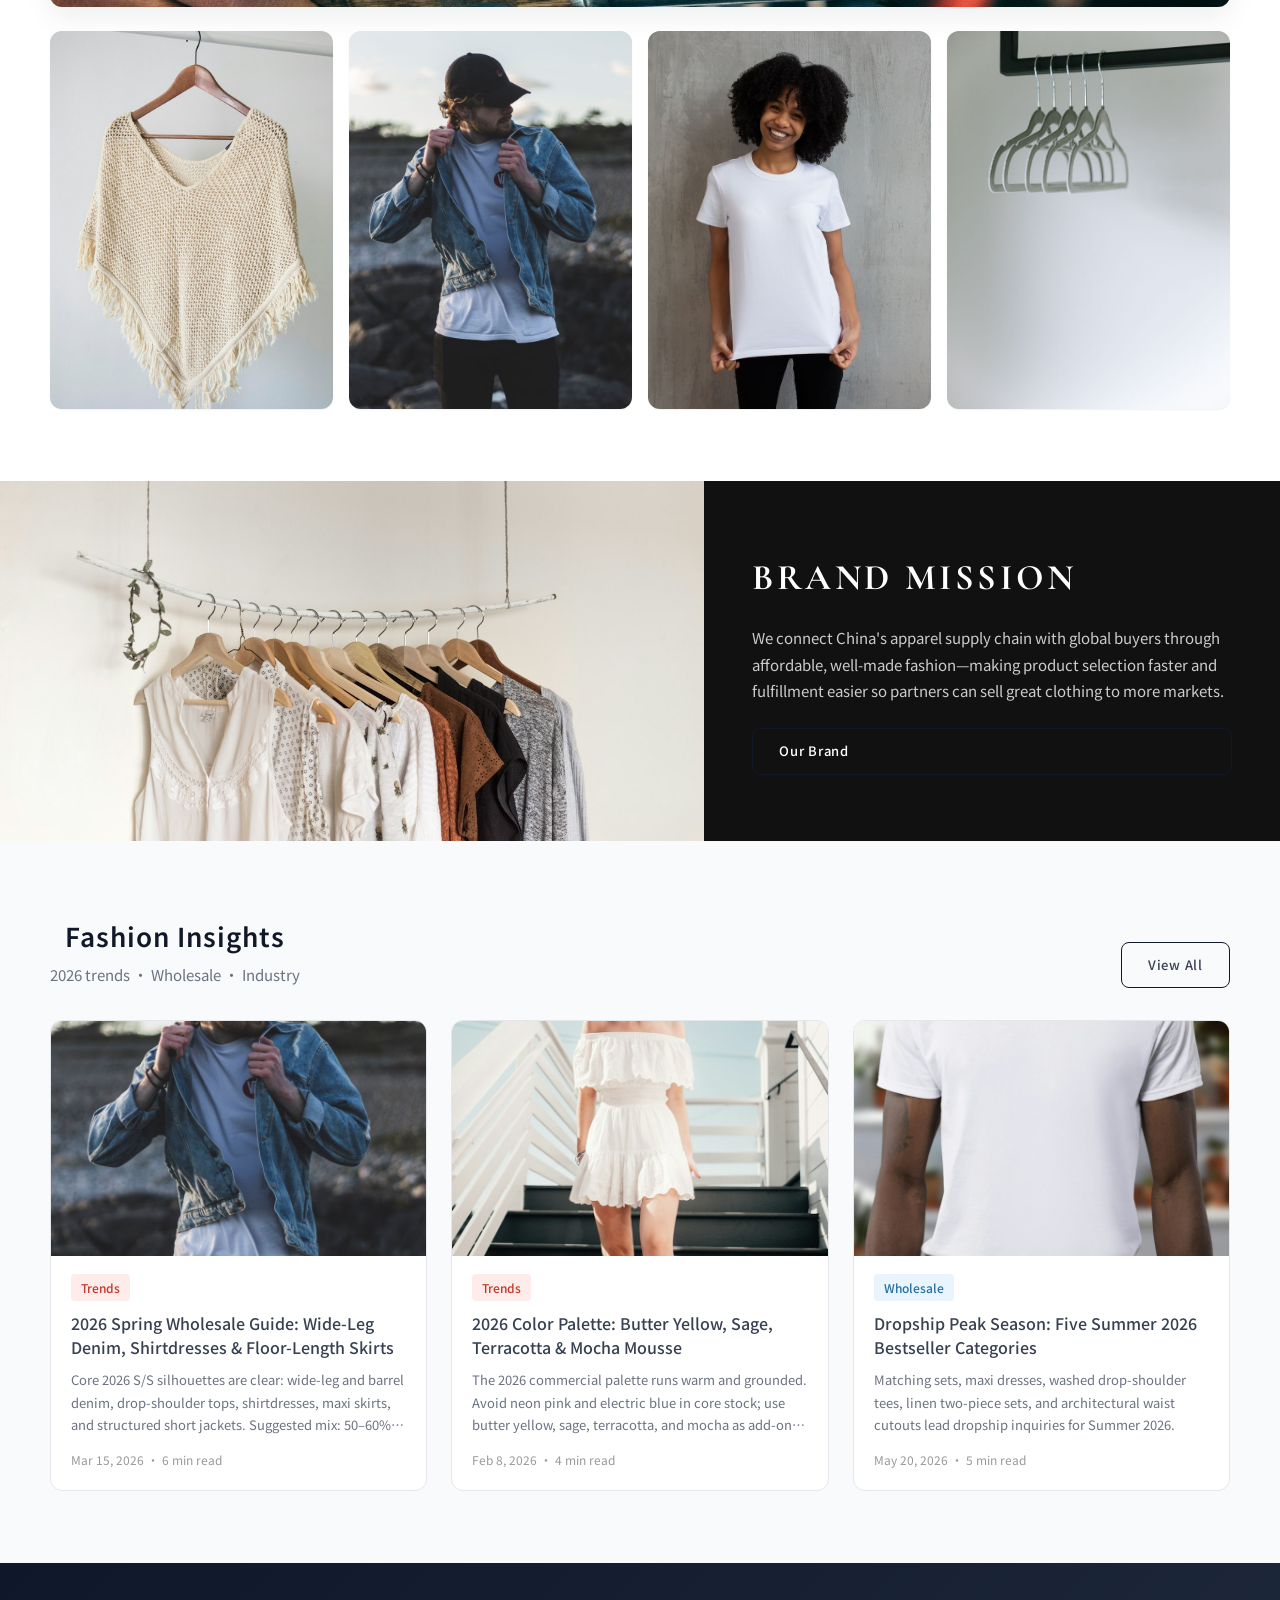
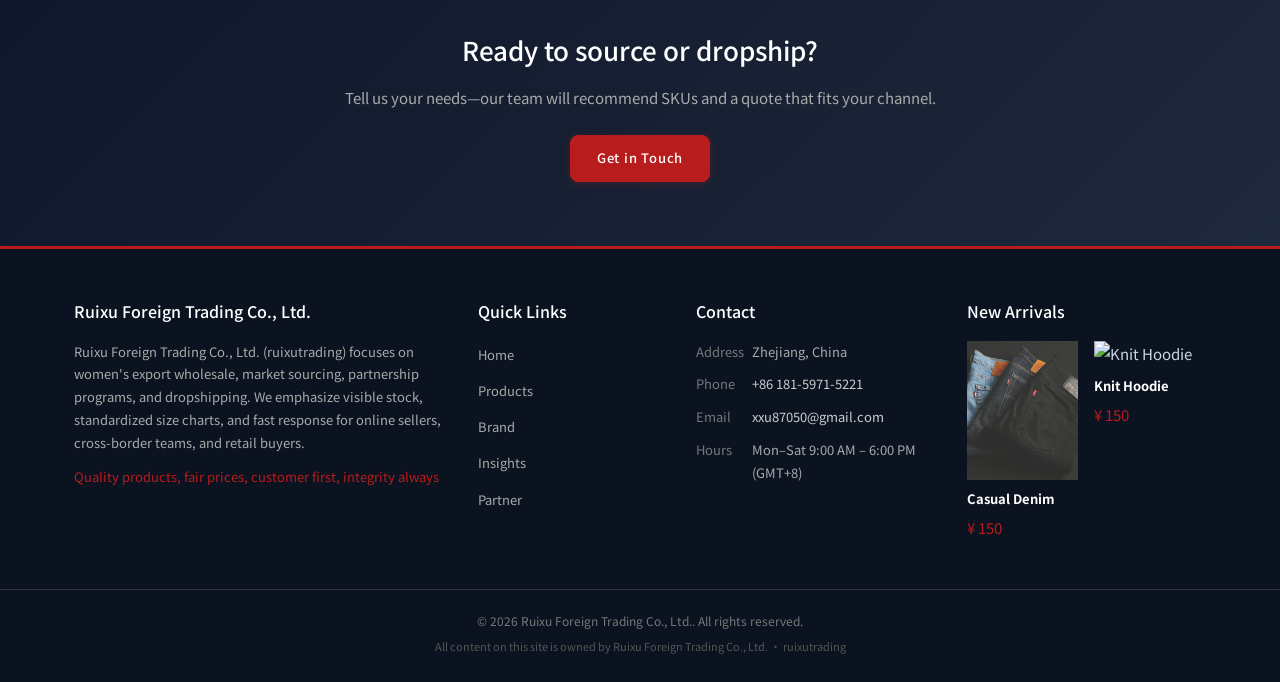
==== commit 27bd5523: "Update partner page: contact-only flow and distribution/resale copy. Replace the submit form with Wh" ====
--- a/index.html
+++ b/index.html
@@ -25,7 +25,7 @@
         </section>
 
         <div class="strip">
-          Women's wholesale, Korean styles, export apparel, partnerships & dropshipping — Ruixu Foreign Trading Co., Ltd.
+          Wholesale, distribution & resale partners welcome — export women's apparel, agency cooperation & dropshipping.
         </div>
 
         <section class="trust-bar" aria-label="Service highlights">
--- a/css/style.css
+++ b/css/style.css
@@ -1220,6 +1220,49 @@
   resize: vertical;
 }
 
+.form-status {
+  margin: 0 0 16px;
+  padding: 12px 14px;
+  border-radius: var(--radius);
+  font-size: 14px;
+  line-height: 1.5;
+}
+
+.form-status--success {
+  background: #ecfdf5;
+  color: #047857;
+  border: 1px solid #a7f3d0;
+}
+
+.form-status--error {
+  background: #fef2f2;
+  color: #b91c1c;
+  border: 1px solid #fecaca;
+}
+
+.btn:disabled {
+  opacity: 0.65;
+  cursor: not-allowed;
+}
+
+.contact-actions {
+  display: flex;
+  flex-direction: column;
+  gap: 12px;
+  margin-bottom: 16px;
+}
+
+.contact-action {
+  text-align: center;
+}
+
+.contact-hint {
+  margin: 0;
+  font-size: 13px;
+  color: var(--muted);
+  line-height: 1.6;
+}
+
 .site-footer {
   background: #0b1220;
   color: #cbd5e1;
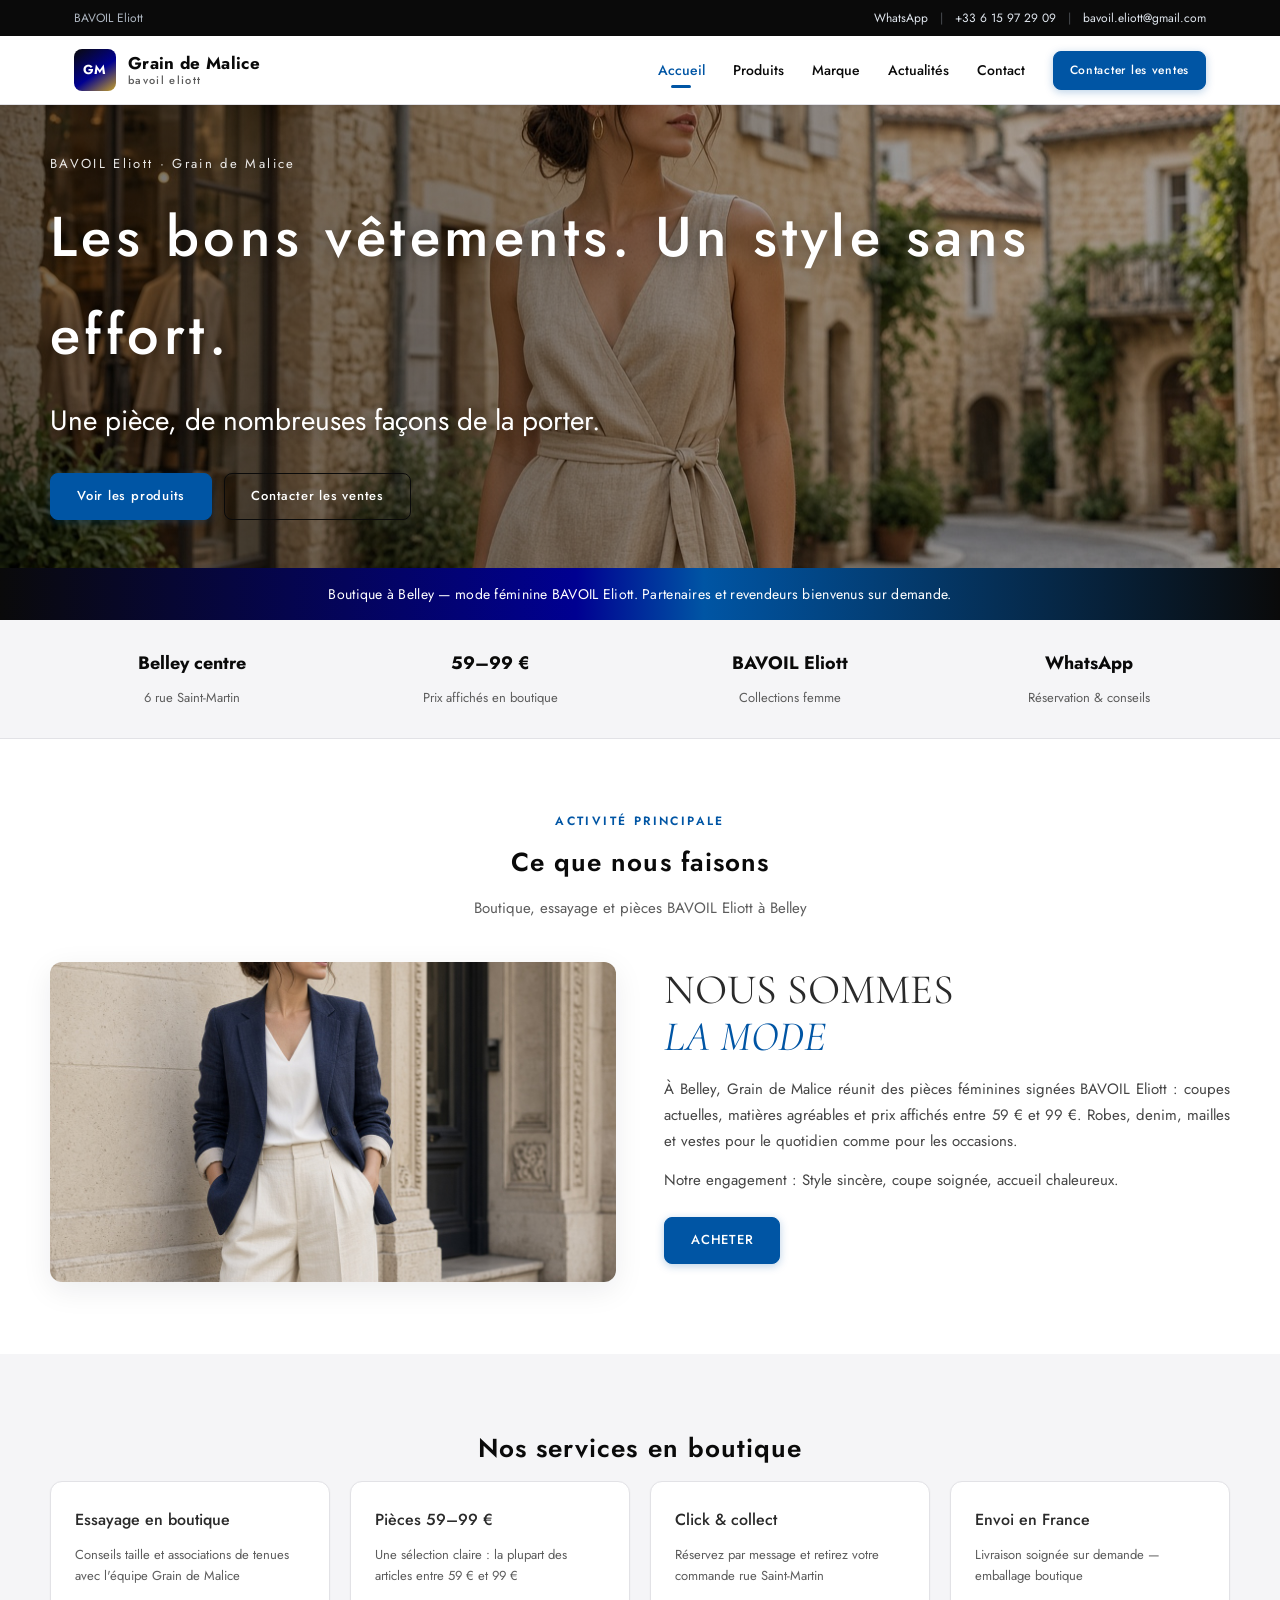
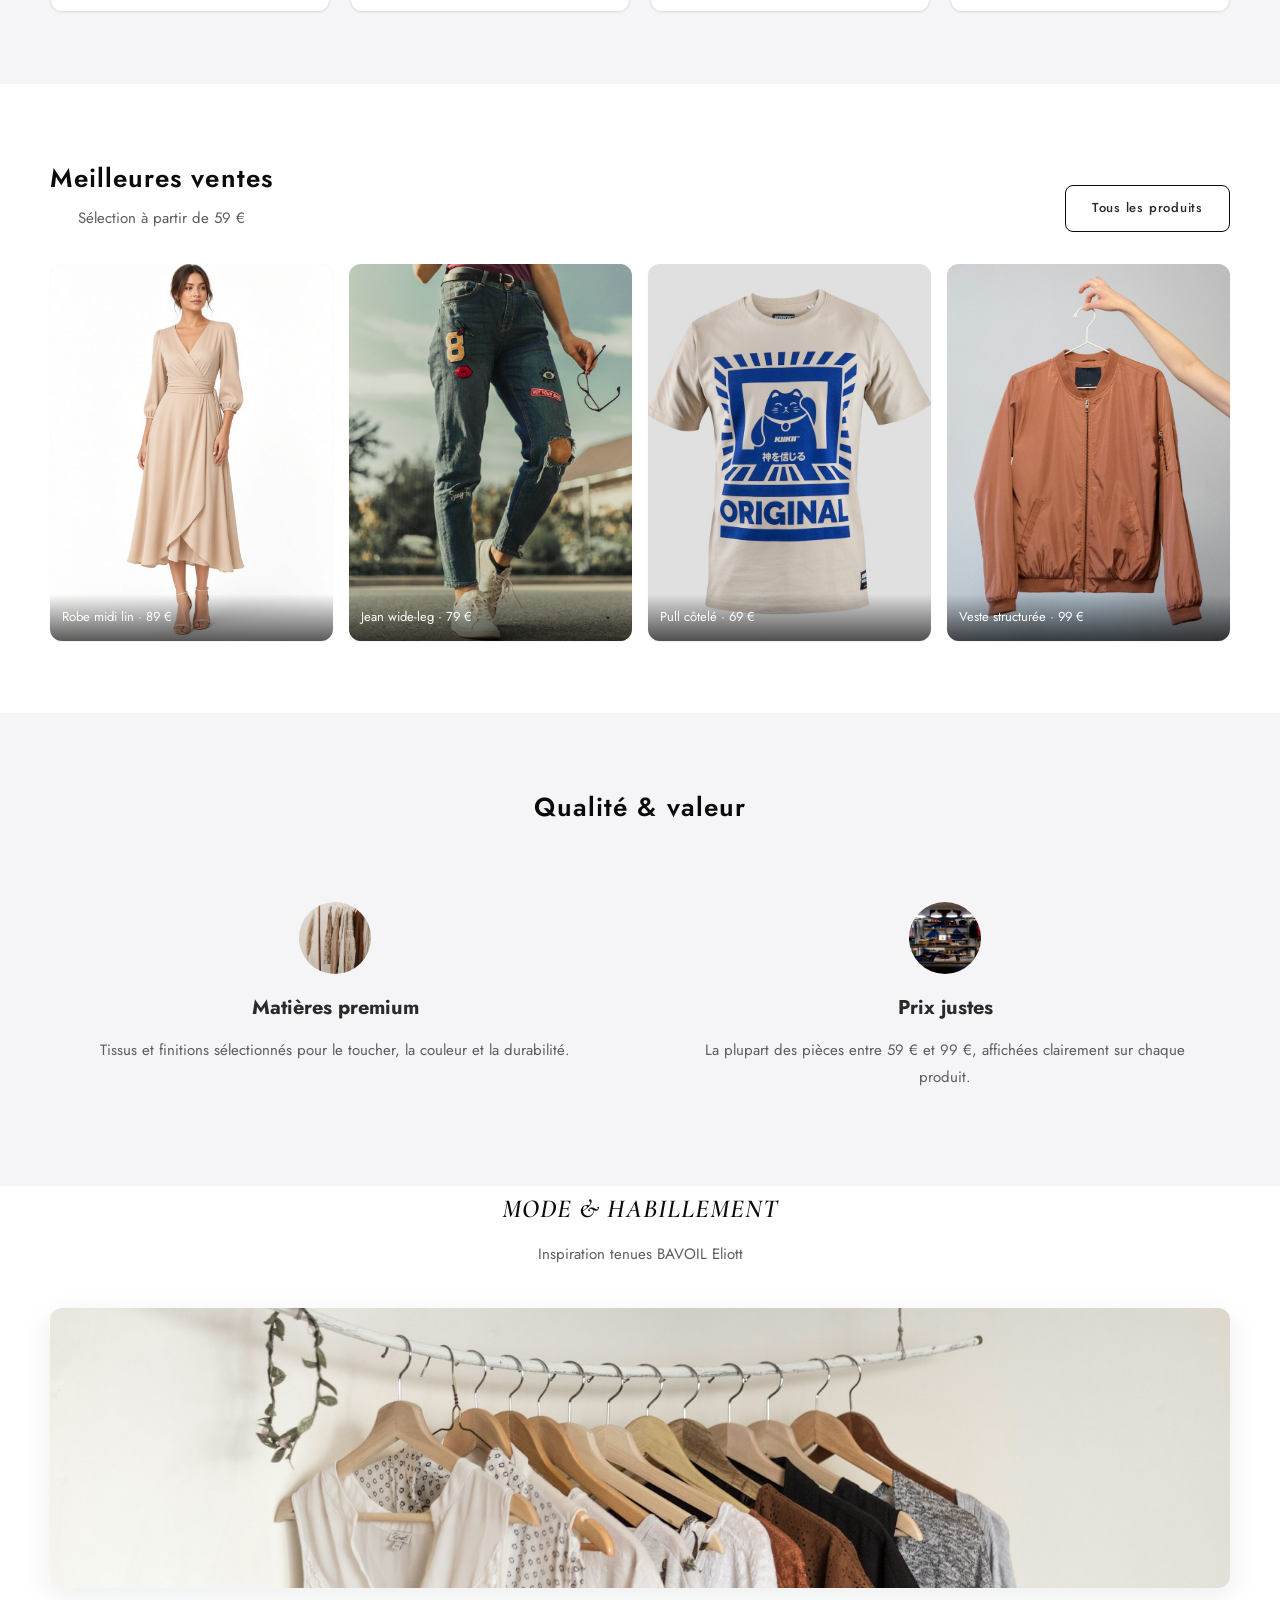
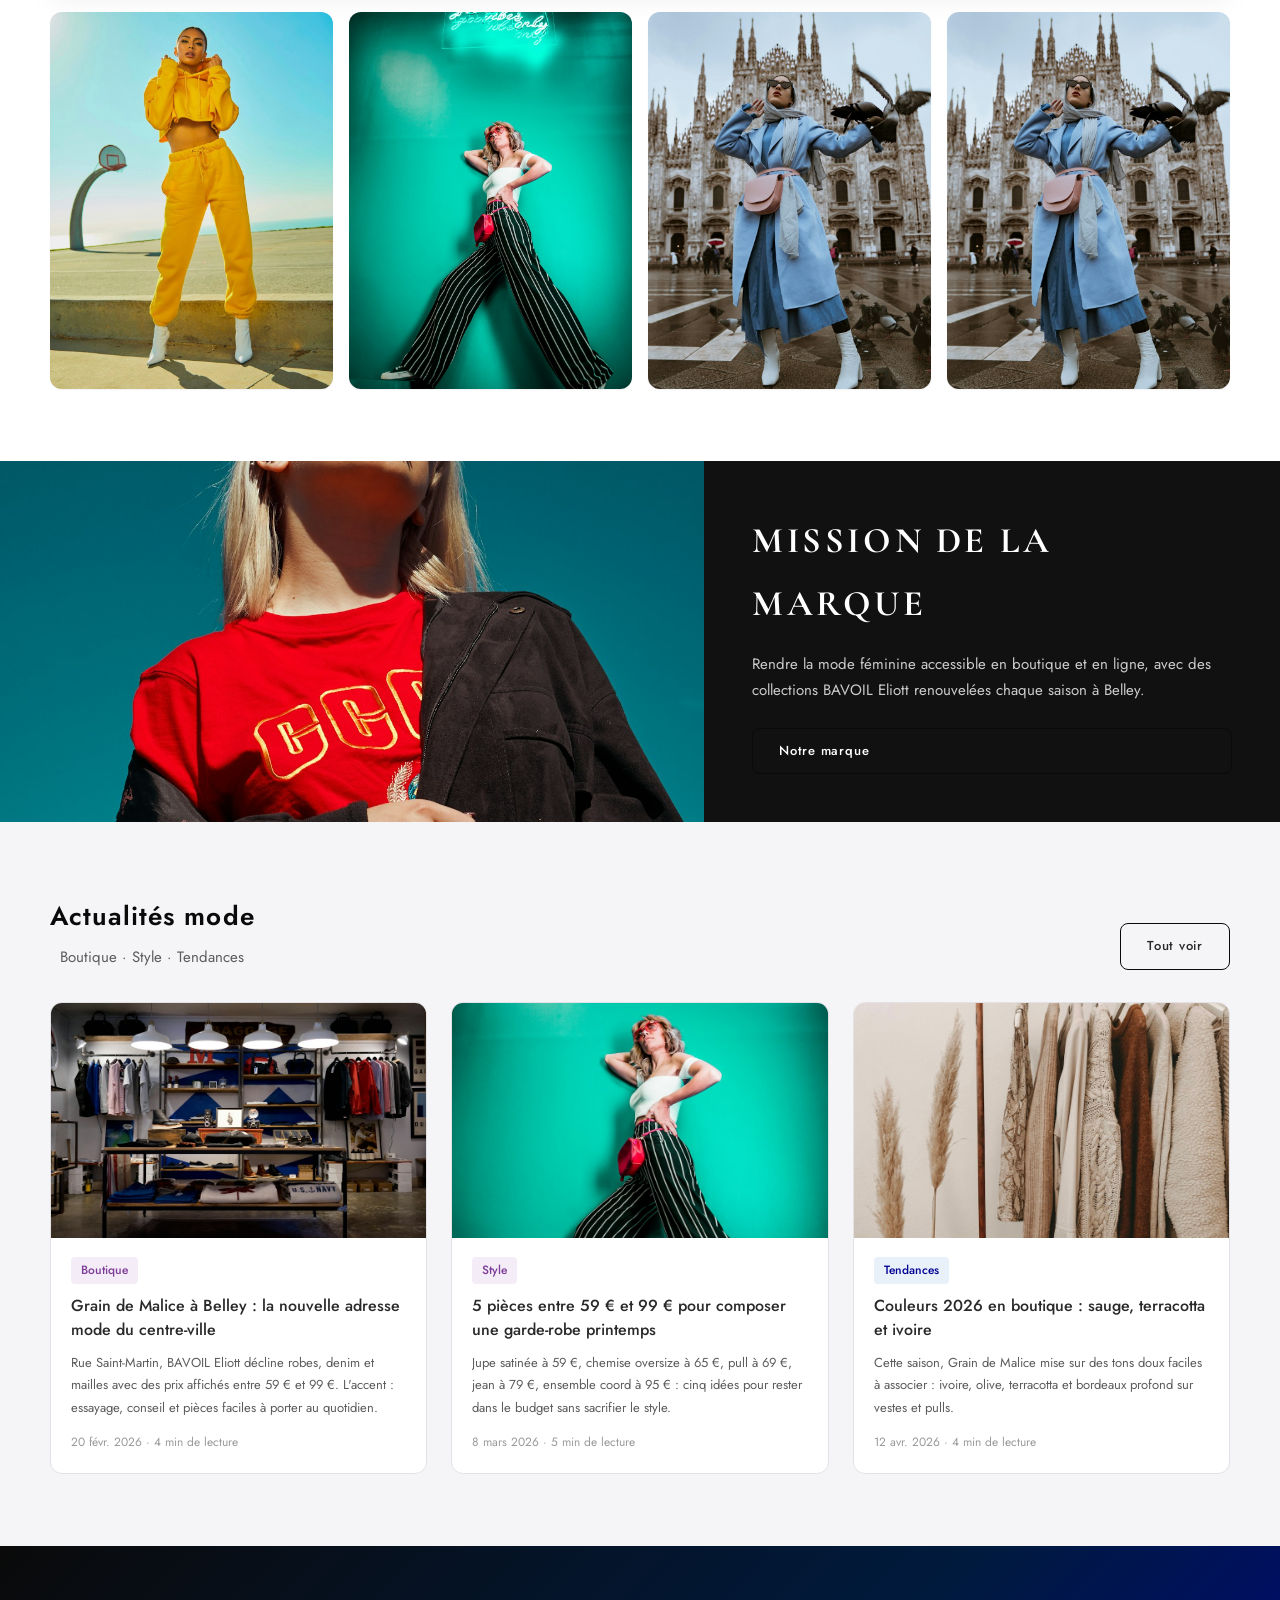
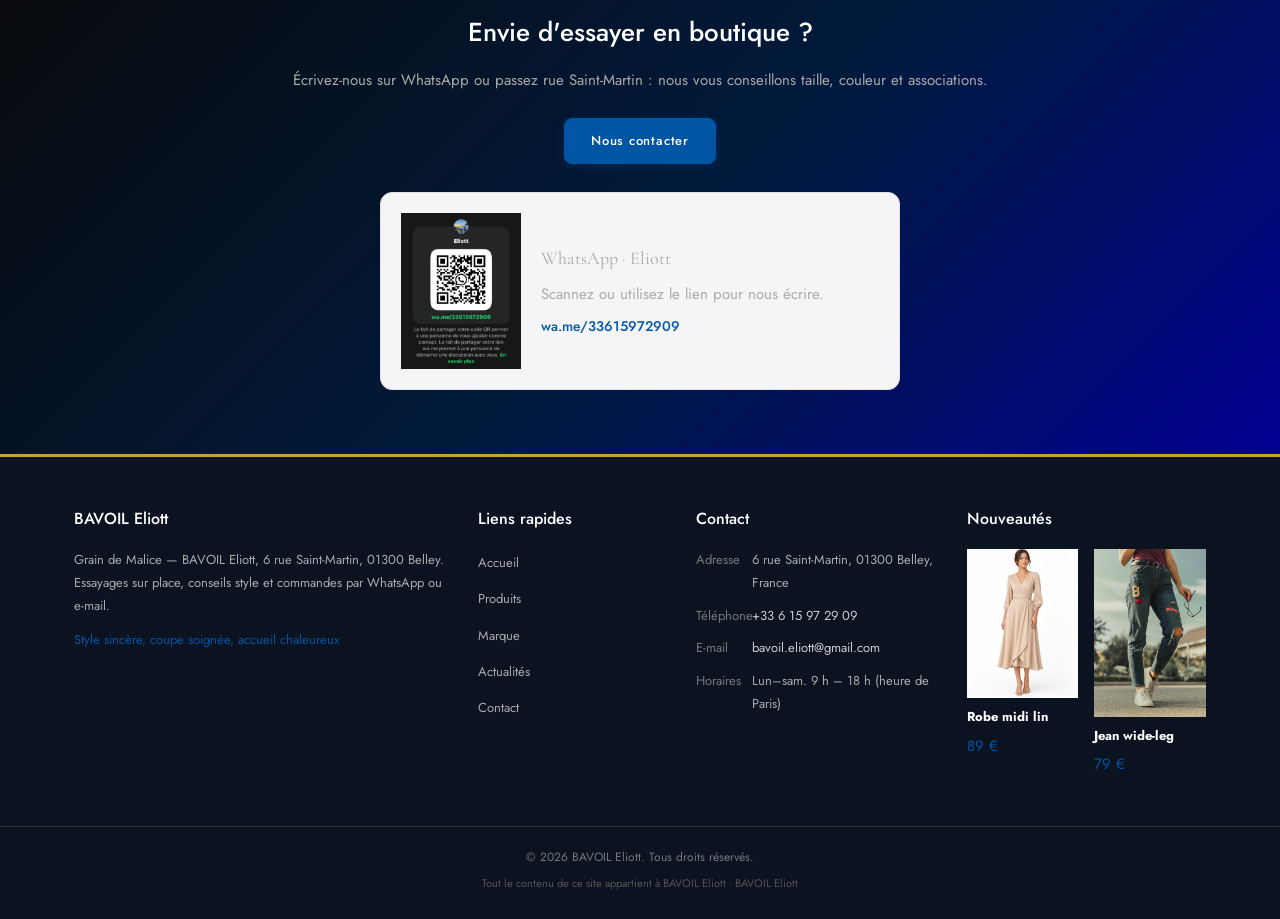
==== commit 518246b5: "Rebrand as Grain de Malice (franceshop): French boutique site, pricing, and assets. Co-authored-by: " ====
--- a/index.html
+++ b/index.html
@@ -1,10 +1,10 @@
 <!DOCTYPE html>
-<html lang="en">
+<html lang="fr">
   <head>
     <meta charset="UTF-8" />
     <meta name="viewport" content="width=device-width, initial-scale=1.0" />
-    <title>Ruixu Trading | ruixutrading</title>
-    <meta name="description" content="Ruixu Foreign Trading — women's wholesale, export apparel, dropshipping from China." />
+    <title>Grain de Malice | BAVOIL Eliott</title>
+    <meta name="description" content="Grain de Malice — boutique mode féminine à Belley. Marque BAVOIL Eliott." />
     <link rel="stylesheet" href="css/style.css" />
   </head>
   <body data-page="home">
@@ -13,43 +13,43 @@
         <section class="hero hero--overlay" data-bg="heroHome">
           <div class="hero__overlay">
             <div class="hero__inner">
-              <p class="hero__eyebrow">ruixutrading · export apparel</p>
-              <h1 class="hero__title">Right clothes. Effortless style.</h1>
-              <p class="hero__subtitle">One piece, many ways to wear it.</p>
+              <p class="hero__eyebrow">BAVOIL Eliott · Grain de Malice</p>
+              <h1 class="hero__title">Les bons vêtements. Un style sans effort.</h1>
+              <p class="hero__subtitle">Une pièce, de nombreuses façons de la porter.</p>
               <p class="hero__actions">
-                <a class="btn btn--accent" href="products.html">View Products</a>
-                <a class="btn btn--ghost" href="franchise.html">Contact Sales</a>
+                <a class="btn btn--accent" href="products.html">Voir les produits</a>
+                <a class="btn btn--ghost" href="franchise.html">Contacter les ventes</a>
               </p>
             </div>
           </div>
         </section>
 
         <div class="strip">
-          Wholesale, distribution & resale partners welcome — export women's apparel, agency cooperation & dropshipping.
+          Boutique à Belley — mode féminine BAVOIL Eliott. Partenaires et revendeurs bienvenus sur demande.
         </div>
 
-        <section class="trust-bar" aria-label="Service highlights">
+        <section class="trust-bar" aria-label="Points forts du service">
           <div class="trust-bar__inner">
-            <div class="trust-item"><strong>Direct supply</strong><span>Factory sourcing</span></div>
-            <div class="trust-item"><strong>Mixed & dropship</strong><span>E-com & live ready</span></div>
-            <div class="trust-item"><strong>2026 styles</strong><span>Trend-led updates</span></div>
-            <div class="trust-item"><strong>1-on-1</strong><span>Merchandising support</span></div>
+            <div class="trust-item"><strong>Belley centre</strong><span>6 rue Saint-Martin</span></div>
+            <div class="trust-item"><strong>59–99 €</strong><span>Prix affichés en boutique</span></div>
+            <div class="trust-item"><strong>BAVOIL Eliott</strong><span>Collections femme</span></div>
+            <div class="trust-item"><strong>WhatsApp</strong><span>Réservation & conseils</span></div>
           </div>
         </section>
 
         <section class="section">
           <div class="section__inner">
-            <span class="section__eyebrow">CORE BUSINESS</span>
-            <h2 class="section__title">What We Do</h2>
-            <p class="section__subtitle">Nationwide coverage — selection through shipping in one place</p>
+            <span class="section__eyebrow">ACTIVITÉ PRINCIPALE</span>
+            <h2 class="section__title">Ce que nous faisons</h2>
+            <p class="section__subtitle">Boutique, essayage et pièces BAVOIL Eliott à Belley</p>
             <div class="split">
               <div class="split__image" data-bg="weAreFashion"></div>
               <div class="split__content">
-                <h2>WE ARE<br /><em>FASHION</em></h2>
+                <h2>NOUS SOMMES<br /><em>LA MODE</em></h2>
                 <p id="home-intro"></p>
                 <p id="home-motto"></p>
                 <p style="margin-top: 24px">
-                  <a class="btn btn--accent" href="products.html">SHOP NOW</a>
+                  <a class="btn btn--accent" href="products.html">ACHETER</a>
                 </p>
               </div>
             </div>
@@ -58,7 +58,7 @@
 
         <section class="section section--gray">
           <div class="section__inner">
-            <h2 class="section__title">Why Work With Us</h2>
+            <h2 class="section__title">Nos services en boutique</h2>
             <div class="service-grid" id="home-services"></div>
           </div>
         </section>
@@ -67,10 +67,10 @@
           <div class="section__inner">
             <div class="section-head">
               <div>
-                <h2 class="section__title" style="margin-bottom: 4px">Best Sellers</h2>
-                <p class="section__subtitle" style="margin: 0">S/S 2026 restock in progress</p>
+                <h2 class="section__title" style="margin-bottom: 4px">Meilleures ventes</h2>
+                <p class="section__subtitle" style="margin: 0">Sélection à partir de 59 €</p>
               </div>
-              <a class="btn" href="products.html">All Products</a>
+              <a class="btn" href="products.html">Tous les produits</a>
             </div>
             <div class="product-row" id="home-products"></div>
           </div>
@@ -78,17 +78,17 @@
 
         <section class="section section--gray">
           <div class="section__inner">
-            <h2 class="section__title">Quality & Value</h2>
+            <h2 class="section__title">Qualité & valeur</h2>
             <div class="features">
               <div class="feature">
                 <img id="feature-icon-fabric" src="" alt="" />
-                <h3>Premium Materials</h3>
-                <p>Selected fabrics and trims with attention to hand-feel, color, and durability.</p>
+                <h3>Matières premium</h3>
+                <p>Tissus et finitions sélectionnés pour le toucher, la couleur et la durabilité.</p>
               </div>
               <div class="feature">
                 <img id="feature-icon-value" src="" alt="" />
-                <h3>Wholesale Pricing</h3>
-                <p>Direct factory and market access with transparent pricing for healthy retail margins.</p>
+                <h3>Prix justes</h3>
+                <p>La plupart des pièces entre 59 € et 99 €, affichées clairement sur chaque produit.</p>
               </div>
             </div>
           </div>
@@ -96,8 +96,8 @@
 
         <section class="section" style="padding-top: 0">
           <div class="section__inner">
-            <h2 class="section__title hero__en">FASHION APPAREL</h2>
-            <p class="section__subtitle">Visual merchandising references</p>
+            <h2 class="section__title hero__en">MODE & HABILLEMENT</h2>
+            <p class="section__subtitle">Inspiration tenues BAVOIL Eliott</p>
             <div class="split__image banner-wide" data-bg="fashionApparel"></div>
             <div class="product-row" id="apparel-grid"></div>
           </div>
@@ -107,9 +107,9 @@
           <div class="mission">
             <div class="mission__image" data-bg="brandMission"></div>
             <div class="mission__body">
-              <h2>BRAND MISSION</h2>
+              <h2>MISSION DE LA MARQUE</h2>
               <p id="mission-text"></p>
-              <a class="btn" href="brand.html">Our Brand</a>
+              <a class="btn" href="brand.html">Notre marque</a>
             </div>
           </div>
         </section>
@@ -118,10 +118,10 @@
           <div class="section__inner">
             <div class="section-head">
               <div>
-                <h2 class="section__title" style="margin-bottom: 4px">Fashion Insights</h2>
-                <p class="section__subtitle" style="margin: 0">2026 trends · Wholesale · Industry</p>
+                <h2 class="section__title" style="margin-bottom: 4px">Actualités mode</h2>
+                <p class="section__subtitle" style="margin: 0">Boutique · Style · Tendances</p>
               </div>
-              <a class="btn" href="news.html">View All</a>
+              <a class="btn" href="news.html">Tout voir</a>
             </div>
             <div class="news-grid" id="home-news"></div>
           </div>
@@ -129,9 +129,19 @@
 
         <section class="cta-band">
           <div class="cta-band__inner">
-            <h2>Ready to source or dropship?</h2>
-            <p>Tell us your needs—our team will recommend SKUs and a quote that fits your channel.</p>
-            <a class="btn btn--accent" href="franchise.html">Get in Touch</a>
+            <h2>Envie d'essayer en boutique ?</h2>
+            <p>Écrivez-nous sur WhatsApp ou passez rue Saint-Martin : nous vous conseillons taille, couleur et associations.</p>
+            <a class="btn btn--accent" href="franchise.html">Nous contacter</a>
+            <div class="whatsapp-qr--compact" style="max-width: 520px; margin: 28px auto 0">
+              <img src="assets/images/whatsapp-qr.jpeg" alt="QR code WhatsApp Grain de Malice" loading="lazy" />
+              <div class="whatsapp-qr__body">
+                <p class="whatsapp-qr__title" style="margin-bottom: 6px; font-size: 18px">WhatsApp · Eliott</p>
+                <p class="whatsapp-qr__hint" style="margin-bottom: 6px">Scannez ou utilisez le lien pour nous écrire.</p>
+                <a class="whatsapp-qr__link" href="https://wa.me/33615972909" target="_blank" rel="noopener noreferrer"
+                  >wa.me/33615972909</a
+                >
+              </div>
+            </div>
           </div>
         </section>
       </main>
--- a/css/style.css
+++ b/css/style.css
@@ -1,16 +1,19 @@
-@import url("https://fonts.googleapis.com/css2?family=Cormorant+Garamond:ital,wght@0,400;0,600;1,400&family=Noto+Sans+SC:wght@300;400;500;700&display=swap");
+@import url("https://fonts.googleapis.com/css2?family=Cormorant+Garamond:ital,wght@0,400;0,600;1,400&family=Jost:wght@300;400;500;600&display=swap");
 
 :root {
-  --accent: #b91c1c;
-  --accent-dark: #991b1b;
-  --accent-soft: #fef2f2;
-  --ink: #111827;
-  --text: #374151;
-  --muted: #6b7280;
-  --line: #e5e7eb;
+  /* Paris noir + Bleu France + champagne */
+  --accent: #0055a4;
+  --accent-dark: #000091;
+  --accent-soft: #e8f0fa;
+  --accent-gold: #c9a227;
+  --accent-gold-soft: #f5edd6;
+  --ink: #0a0a0a;
+  --text: #2a2a2a;
+  --muted: #5c5c5c;
+  --line: #e2e2e6;
   --surface: #ffffff;
-  --surface-muted: #f8fafc;
-  --surface-dark: #0f172a;
+  --surface-muted: #f5f5f7;
+  --surface-dark: #0a0a0a;
   --max: 1180px;
   --header-h: 68px;
   --topbar-h: 36px;
@@ -34,7 +37,7 @@
 body {
   margin: 0;
   color: var(--text);
-  font-family: "Noto Sans SC", "PingFang SC", "Microsoft YaHei", sans-serif;
+  font-family: "Jost", "Segoe UI", system-ui, sans-serif;
   font-size: 15px;
   line-height: 1.75;
   background: var(--surface);
@@ -143,7 +146,7 @@
   width: 42px;
   height: 42px;
   border-radius: var(--radius);
-  background: linear-gradient(145deg, var(--accent) 0%, var(--accent-dark) 100%);
+  background: linear-gradient(145deg, var(--surface-dark) 0%, var(--accent-dark) 55%, var(--accent-gold) 100%);
   color: #fff;
   font-size: 13px;
   font-weight: 700;
@@ -309,7 +312,7 @@
 }
 
 .strip {
-  background: linear-gradient(90deg, var(--accent-dark) 0%, var(--accent) 50%, var(--accent-dark) 100%);
+  background: linear-gradient(90deg, var(--surface-dark) 0%, var(--accent-dark) 45%, var(--accent) 55%, var(--surface-dark) 100%);
   color: #fff;
   text-align: center;
   padding: 14px 24px;
@@ -605,7 +608,7 @@
 }
 
 .cta-band {
-  background: linear-gradient(135deg, #0f172a 0%, #1e293b 100%);
+  background: linear-gradient(135deg, #0a0a0a 0%, #001a3d 55%, #000091 100%);
   color: #fff;
   padding: 64px 24px;
 }
@@ -773,14 +776,14 @@
   background: var(--accent);
   border-color: var(--accent);
   color: #fff;
-  box-shadow: 0 2px 8px rgba(185, 28, 28, 0.25);
+  box-shadow: 0 2px 8px rgba(0, 85, 164, 0.28);
 }
 
 .btn--accent:hover {
   background: var(--accent-dark);
   border-color: var(--accent-dark);
   color: #fff;
-  box-shadow: 0 4px 14px rgba(185, 28, 28, 0.35);
+  box-shadow: 0 4px 14px rgba(0, 0, 145, 0.35);
 }
 
 .text-center {
@@ -1030,7 +1033,7 @@
   display: inline-block;
   margin: 8px 0 12px;
   font-size: 12px;
-  color: var(--accent);
+  color: var(--accent-gold);
   letter-spacing: 0.08em;
 }
 
@@ -1142,8 +1145,8 @@
 }
 
 .news-tag--trend {
-  background: #fdecea;
-  color: #c0392b;
+  background: var(--accent-soft);
+  color: var(--accent-dark);
 }
 
 .news-tag--wholesale {
@@ -1212,7 +1215,7 @@
 .form-group select:focus {
   outline: none;
   border-color: var(--accent);
-  box-shadow: 0 0 0 3px rgba(185, 28, 28, 0.12);
+  box-shadow: 0 0 0 3px rgba(0, 85, 164, 0.15);
 }
 
 .form-group textarea {
@@ -1235,9 +1238,9 @@
 }
 
 .form-status--error {
-  background: #fef2f2;
-  color: #b91c1c;
-  border: 1px solid #fecaca;
+  background: #fff8e6;
+  color: #7a5c00;
+  border: 1px solid #e8d48b;
 }
 
 .btn:disabled {
@@ -1267,7 +1270,7 @@
   background: #0b1220;
   color: #cbd5e1;
   margin-top: 0;
-  border-top: 3px solid var(--accent);
+  border-top: 3px solid var(--accent-gold);
 }
 
 .footer-inner {
@@ -1398,6 +1401,69 @@
 .footer-copy__sub {
   font-size: 11px;
   color: #555 !important;
+}
+
+.whatsapp-qr-card {
+  margin-top: 28px;
+  padding-top: 24px;
+  border-top: 1px solid var(--line);
+  text-align: center;
+}
+
+.whatsapp-qr-card img {
+  width: min(220px, 72vw);
+  margin: 0 auto 12px;
+  border-radius: var(--radius-lg);
+  border: 1px solid var(--line);
+  box-shadow: var(--shadow-md);
+  background: #0a0a0a;
+}
+
+.whatsapp-qr__title {
+  margin: 0 0 12px;
+  font-family: var(--font-display);
+  font-size: 22px;
+  color: var(--ink);
+}
+
+.whatsapp-qr__hint {
+  margin: 0 0 8px;
+  font-size: 13px;
+  color: var(--muted);
+}
+
+.whatsapp-qr__link {
+  font-size: 14px;
+  font-weight: 500;
+  color: var(--accent) !important;
+}
+
+.whatsapp-qr__link:hover {
+  color: var(--accent-gold) !important;
+}
+
+.whatsapp-qr--compact {
+  display: flex;
+  flex-wrap: wrap;
+  align-items: center;
+  gap: 20px;
+  margin-top: 20px;
+  padding: 20px;
+  background: var(--surface-muted);
+  border: 1px solid var(--line);
+  border-radius: var(--radius-lg);
+}
+
+.whatsapp-qr--compact img {
+  width: 120px;
+  margin: 0;
+  flex-shrink: 0;
+}
+
+.whatsapp-qr--compact .whatsapp-qr__body {
+  flex: 1;
+  min-width: 180px;
+  text-align: left;
 }
 
 @media (max-width: 960px) {
